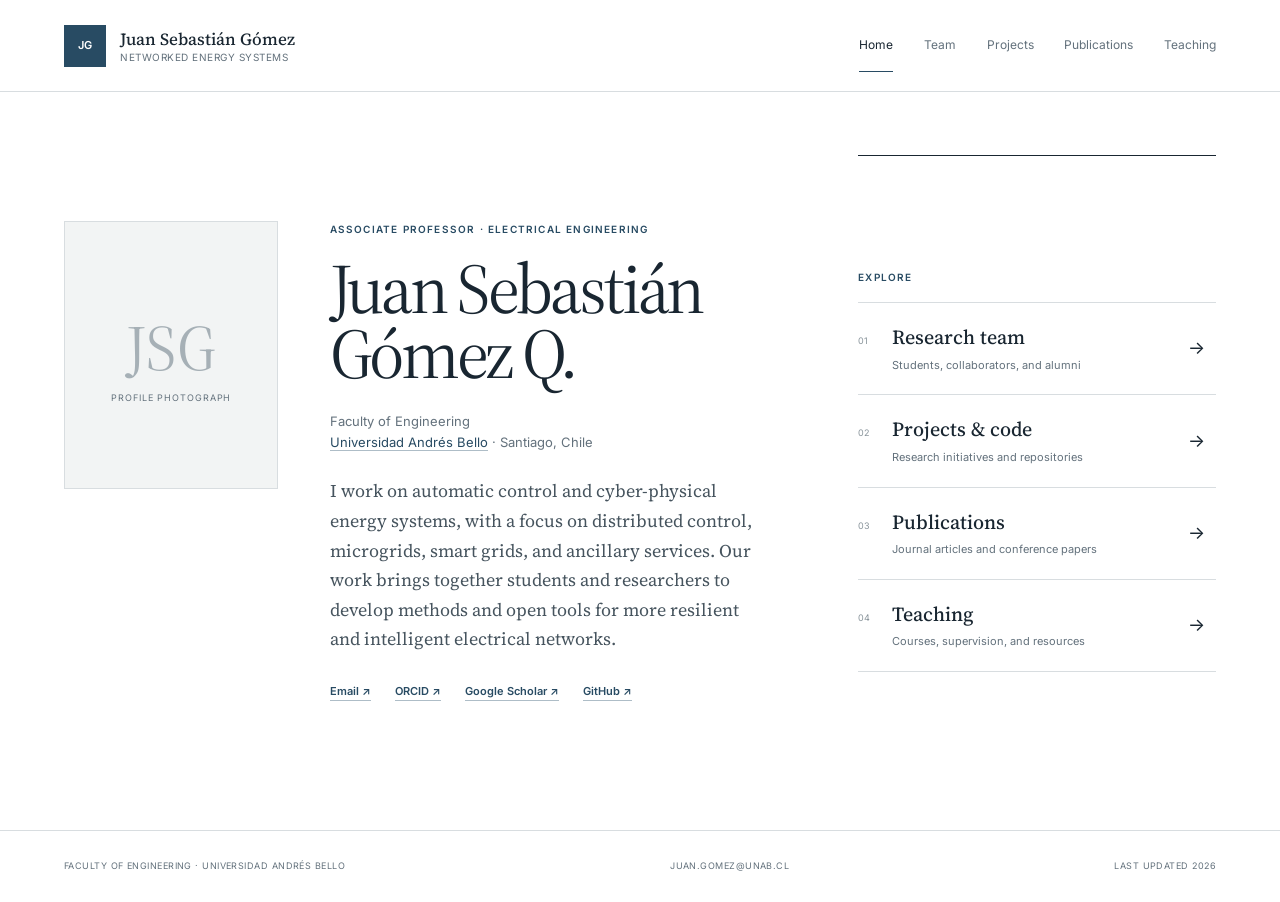
==== index.html @ b32db5b4 "Create compact academic homepage" ====
<!doctype html>
<html lang="en">
<head>
  <meta charset="UTF-8"><meta name="viewport" content="width=device-width, initial-scale=1.0">
  <meta name="description" content="Academic homepage of Juan Sebastián Gómez, Associate Professor working on control, microgrids, and intelligent energy systems.">
  <title>Juan Sebastián Gómez | Universidad Andrés Bello</title>
  <link rel="preconnect" href="https://fonts.googleapis.com"><link rel="preconnect" href="https://fonts.gstatic.com" crossorigin>
  <link href="https://fonts.googleapis.com/css2?family=Inter:wght@400;500;600&family=Source+Serif+4:opsz,wght@8..60,400;8..60,500&display=swap" rel="stylesheet">
  <link rel="stylesheet" href="styles.css">
</head>
<body>
  <a class="skip-link" href="#main">Skip to content</a>
  <header class="site-header">
    <a class="identity" href="index.html"><span class="identity-mark">JG</span><span class="identity-text"><strong>Juan Sebastián Gómez</strong><small>Networked Energy Systems</small></span></a>
    <button class="nav-toggle" type="button" aria-expanded="false" aria-controls="site-nav">Menu</button>
    <nav id="site-nav" aria-label="Main navigation">
      <a class="active" href="index.html">Home</a><a href="team.html">Team</a><a href="projects.html">Projects</a><a href="publications.html">Publications</a><a href="teaching.html">Teaching</a>
    </nav>
  </header>
  <main id="main" class="home">
    <section class="profile" aria-labelledby="profile-name">
      <div class="portrait" aria-label="Profile image placeholder"><span>JSG</span><small>Profile photograph</small></div>
      <div class="profile-copy">
        <p class="overline">Associate Professor · Electrical Engineering</p>
        <h1 id="profile-name">Juan Sebastián<br>Gómez Q.</h1>
        <p class="affiliation">Faculty of Engineering<br><a href="https://www.unab.cl/" target="_blank" rel="noreferrer">Universidad Andrés Bello</a> · Santiago, Chile</p>
        <p class="biography">I work on automatic control and cyber-physical energy systems, with a focus on distributed control, microgrids, smart grids, and ancillary services. Our work brings together students and researchers to develop methods and open tools for more resilient and intelligent electrical networks.</p>
        <div class="profile-links" aria-label="Academic profiles"><a href="mailto:juan.gomez@unab.cl">Email</a><a href="https://orcid.org/0000-0002-6507-1462" target="_blank" rel="noreferrer">ORCID</a><a href="https://scholar.google.com/" target="_blank" rel="noreferrer">Google Scholar</a><a href="https://github.com/" target="_blank" rel="noreferrer">GitHub</a></div>
      </div>
    </section>
    <aside class="directory" aria-labelledby="directory-title">
      <p class="overline" id="directory-title">Explore</p>
      <a class="directory-link" href="team.html"><span><small>01</small><strong>Research team</strong></span><p>Students, collaborators, and alumni</p><b aria-hidden="true">→</b></a>
      <a class="directory-link" href="projects.html"><span><small>02</small><strong>Projects & code</strong></span><p>Research initiatives and repositories</p><b aria-hidden="true">→</b></a>
      <a class="directory-link" href="publications.html"><span><small>03</small><strong>Publications</strong></span><p>Journal articles and conference papers</p><b aria-hidden="true">→</b></a>
      <a class="directory-link" href="teaching.html"><span><small>04</small><strong>Teaching</strong></span><p>Courses, supervision, and resources</p><b aria-hidden="true">→</b></a>
    </aside>
  </main>
  <footer><p>Faculty of Engineering · Universidad Andrés Bello</p><p>juan.gomez@unab.cl</p><p>Last updated <span id="updated-year"></span></p></footer>
  <script src="script.js"></script>
</body>
</html>
---- styles.css ----
:root{--ink:#192631;--blue:#284b63;--muted:#63717c;--line:#d8dde0;--soft:#f2f4f4;--paper:#fff;--serif:"Source Serif 4",Georgia,serif;--sans:"Inter",Arial,sans-serif}
*{box-sizing:border-box}body{margin:0;color:var(--ink);background:var(--paper);font:15px/1.6 var(--sans)}a{color:inherit;text-decoration:none}.skip-link{position:fixed;top:-5rem;left:1rem;z-index:100;padding:.7rem 1rem;background:var(--ink);color:white}.skip-link:focus{top:1rem}
.site-header{min-height:92px;padding:0 clamp(1.5rem,5vw,5rem);display:flex;align-items:center;justify-content:space-between;gap:3rem;border-bottom:1px solid var(--line)}.identity{display:flex;align-items:center;gap:.9rem}.identity-mark{width:42px;height:42px;display:grid;place-items:center;color:white;background:var(--blue);font-size:11px;font-weight:600}.identity-text{display:flex;flex-direction:column;line-height:1.35}.identity-text strong{font:500 17px var(--serif)}.identity-text small{color:var(--muted);font-size:10px;letter-spacing:.05em;text-transform:uppercase}nav{display:flex;gap:clamp(1.2rem,2.4vw,2.6rem);font-size:12px}nav a{padding:1rem 0;color:var(--muted);border-bottom:1px solid transparent}nav a:hover,nav a.active{color:var(--ink);border-color:var(--blue)}.nav-toggle{display:none;border:1px solid var(--line);background:white;padding:.5rem .8rem;font:inherit}
.home{width:min(1320px,calc(100% - clamp(3rem,10vw,10rem)));margin:auto;min-height:calc(100vh - 162px);padding:clamp(3rem,7vh,5.5rem) 0;display:grid;grid-template-columns:minmax(0,1.45fr) minmax(340px,.75fr);gap:clamp(4rem,8vw,9rem);align-items:center}.profile{display:grid;grid-template-columns:minmax(190px,31%) 1fr;gap:clamp(2rem,4vw,4rem);align-items:start}.portrait{aspect-ratio:4/5;background:var(--soft);border:1px solid var(--line);display:flex;flex-direction:column;align-items:center;justify-content:center;color:var(--muted)}.portrait span{color:#a6b0b6;font:clamp(2.5rem,5vw,4.5rem) var(--serif)}.portrait small{font-size:9px;letter-spacing:.1em;text-transform:uppercase}.overline{margin:0 0 1.2rem;color:var(--blue);font-size:10px;font-weight:600;letter-spacing:.12em;text-transform:uppercase}h1{margin:0;font:400 clamp(3.3rem,5.5vw,6rem)/.93 var(--serif);letter-spacing:-.045em}.affiliation{margin:1.5rem 0;color:var(--muted);font-size:13px}.affiliation a,.profile-links a{color:var(--blue);border-bottom:1px solid #aebdc7}.biography{max-width:660px;margin:0;color:#46545e;font:clamp(1.05rem,1.4vw,1.25rem)/1.65 var(--serif)}.profile-links{display:flex;flex-wrap:wrap;gap:.65rem 1.5rem;margin-top:1.8rem}.profile-links a{font-size:11px;font-weight:600}.profile-links a:after{content:" ↗"}
.directory{align-self:stretch;display:flex;flex-direction:column;justify-content:center;border-top:1px solid var(--ink)}.directory>.overline{margin:0;padding:1.1rem 0;border-bottom:1px solid var(--line)}.directory-link{display:grid;grid-template-columns:1fr 28px;gap:.35rem 1rem;padding:1.25rem 0;border-bottom:1px solid var(--line);transition:padding .2s,color .2s}.directory-link:hover{padding-left:.6rem;color:var(--blue)}.directory-link span{display:flex;align-items:baseline;gap:1rem}.directory-link small{width:18px;color:#89949b;font-size:9px}.directory-link strong{font:500 20px var(--serif)}.directory-link p{grid-column:1;margin:0 0 0 34px;color:var(--muted);font-size:11px}.directory-link b{grid-column:2;grid-row:1/3;align-self:center;font-size:18px;font-weight:400}
footer{min-height:70px;padding:1.2rem clamp(1.5rem,5vw,5rem);display:flex;justify-content:space-between;align-items:center;gap:2rem;border-top:1px solid var(--line);color:var(--muted);font-size:9px;letter-spacing:.05em;text-transform:uppercase}
@media(max-width:960px){.site-header{min-height:76px}.nav-toggle{display:block}nav{display:none;position:absolute;z-index:20;top:76px;left:0;right:0;padding:1rem 1.5rem;background:white;border-bottom:1px solid var(--line);flex-direction:column;gap:0}nav.open{display:flex}nav a{width:100%}.home{width:min(760px,calc(100% - 3rem));min-height:auto;grid-template-columns:1fr;gap:4rem;padding:4rem 0}.directory{min-height:390px}}
@media(max-width:600px){.identity-text small{display:none}.profile{grid-template-columns:1fr}.portrait{width:150px;aspect-ratio:1}.portrait small{display:none}h1{font-size:clamp(3.2rem,17vw,4.7rem)}footer{align-items:flex-start;flex-direction:column;gap:.25rem}footer p{margin:0}}
@media(prefers-reduced-motion:reduce){.directory-link{transition:none}}
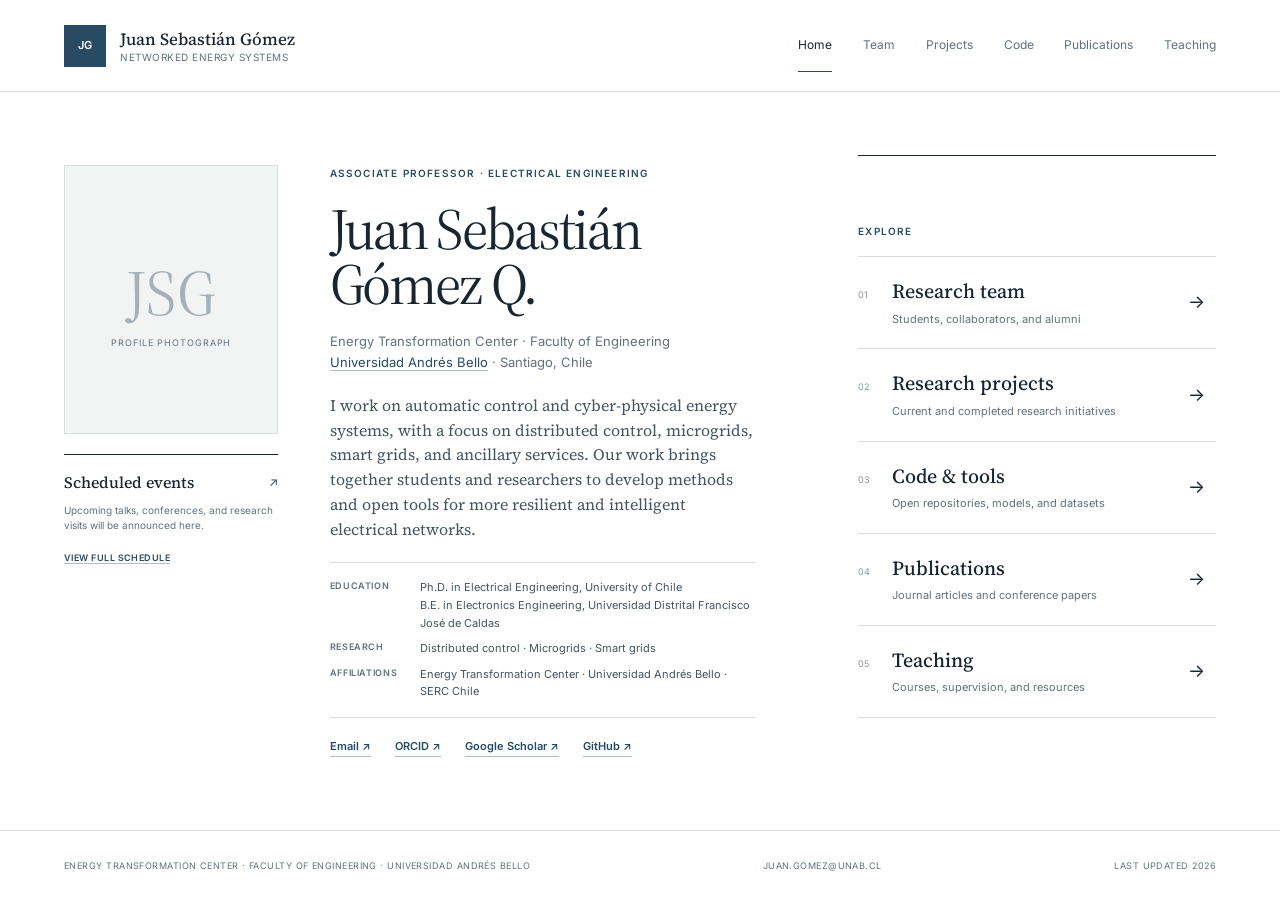
==== commit e8d28f14: "Build academic research website sections" ====
--- a/index.html
+++ b/index.html
@@ -14,29 +14,42 @@
     <a class="identity" href="index.html"><span class="identity-mark">JG</span><span class="identity-text"><strong>Juan Sebastián Gómez</strong><small>Networked Energy Systems</small></span></a>
     <button class="nav-toggle" type="button" aria-expanded="false" aria-controls="site-nav">Menu</button>
     <nav id="site-nav" aria-label="Main navigation">
-      <a class="active" href="index.html">Home</a><a href="team.html">Team</a><a href="projects.html">Projects</a><a href="publications.html">Publications</a><a href="teaching.html">Teaching</a>
+      <a class="active" href="index.html">Home</a><a href="team.html">Team</a><a href="projects.html">Projects</a><a href="code.html">Code</a><a href="publications.html">Publications</a><a href="teaching.html">Teaching</a>
     </nav>
   </header>
   <main id="main" class="home">
     <section class="profile" aria-labelledby="profile-name">
-      <div class="portrait" aria-label="Profile image placeholder"><span>JSG</span><small>Profile photograph</small></div>
+      <div class="profile-sidebar">
+        <div class="portrait" aria-label="Profile image placeholder"><span>JSG</span><small>Profile photograph</small></div>
+        <section class="scheduled-events" aria-labelledby="events-title">
+          <div class="events-heading"><h2 id="events-title">Scheduled events</h2><span aria-hidden="true">↗</span></div>
+          <p class="events-empty">Upcoming talks, conferences, and research visits will be announced here.</p>
+          <a href="events.html">View full schedule</a>
+        </section>
+      </div>
       <div class="profile-copy">
         <p class="overline">Associate Professor · Electrical Engineering</p>
         <h1 id="profile-name">Juan Sebastián<br>Gómez Q.</h1>
-        <p class="affiliation">Faculty of Engineering<br><a href="https://www.unab.cl/" target="_blank" rel="noreferrer">Universidad Andrés Bello</a> · Santiago, Chile</p>
+        <p class="affiliation">Energy Transformation Center · Faculty of Engineering<br><a href="https://www.unab.cl/" target="_blank" rel="noreferrer">Universidad Andrés Bello</a> · Santiago, Chile</p>
         <p class="biography">I work on automatic control and cyber-physical energy systems, with a focus on distributed control, microgrids, smart grids, and ancillary services. Our work brings together students and researchers to develop methods and open tools for more resilient and intelligent electrical networks.</p>
+        <dl class="profile-facts">
+          <div><dt>Education</dt><dd>Ph.D. in Electrical Engineering, University of Chile<br>B.E. in Electronics Engineering, Universidad Distrital Francisco José de Caldas</dd></div>
+          <div><dt>Research</dt><dd>Distributed control · Microgrids · Smart grids</dd></div>
+          <div><dt>Affiliations</dt><dd>Energy Transformation Center · Universidad Andrés Bello · SERC Chile</dd></div>
+        </dl>
         <div class="profile-links" aria-label="Academic profiles"><a href="mailto:juan.gomez@unab.cl">Email</a><a href="https://orcid.org/0000-0002-6507-1462" target="_blank" rel="noreferrer">ORCID</a><a href="https://scholar.google.com/" target="_blank" rel="noreferrer">Google Scholar</a><a href="https://github.com/" target="_blank" rel="noreferrer">GitHub</a></div>
       </div>
     </section>
     <aside class="directory" aria-labelledby="directory-title">
       <p class="overline" id="directory-title">Explore</p>
       <a class="directory-link" href="team.html"><span><small>01</small><strong>Research team</strong></span><p>Students, collaborators, and alumni</p><b aria-hidden="true">→</b></a>
-      <a class="directory-link" href="projects.html"><span><small>02</small><strong>Projects & code</strong></span><p>Research initiatives and repositories</p><b aria-hidden="true">→</b></a>
-      <a class="directory-link" href="publications.html"><span><small>03</small><strong>Publications</strong></span><p>Journal articles and conference papers</p><b aria-hidden="true">→</b></a>
-      <a class="directory-link" href="teaching.html"><span><small>04</small><strong>Teaching</strong></span><p>Courses, supervision, and resources</p><b aria-hidden="true">→</b></a>
+      <a class="directory-link" href="projects.html"><span><small>02</small><strong>Research projects</strong></span><p>Current and completed research initiatives</p><b aria-hidden="true">→</b></a>
+      <a class="directory-link" href="code.html"><span><small>03</small><strong>Code & tools</strong></span><p>Open repositories, models, and datasets</p><b aria-hidden="true">→</b></a>
+      <a class="directory-link" href="publications.html"><span><small>04</small><strong>Publications</strong></span><p>Journal articles and conference papers</p><b aria-hidden="true">→</b></a>
+      <a class="directory-link" href="teaching.html"><span><small>05</small><strong>Teaching</strong></span><p>Courses, supervision, and resources</p><b aria-hidden="true">→</b></a>
     </aside>
   </main>
-  <footer><p>Faculty of Engineering · Universidad Andrés Bello</p><p>juan.gomez@unab.cl</p><p>Last updated <span id="updated-year"></span></p></footer>
+  <footer><p>Energy Transformation Center · Faculty of Engineering · Universidad Andrés Bello</p><p>juan.gomez@unab.cl</p><p>Last updated <span id="updated-year"></span></p></footer>
   <script src="script.js"></script>
 </body>
 </html>
--- a/styles.css
+++ b/styles.css
@@ -7,3 +7,34 @@
 @media(max-width:960px){.site-header{min-height:76px}.nav-toggle{display:block}nav{display:none;position:absolute;z-index:20;top:76px;left:0;right:0;padding:1rem 1.5rem;background:white;border-bottom:1px solid var(--line);flex-direction:column;gap:0}nav.open{display:flex}nav a{width:100%}.home{width:min(760px,calc(100% - 3rem));min-height:auto;grid-template-columns:1fr;gap:4rem;padding:4rem 0}.directory{min-height:390px}}
 @media(max-width:600px){.identity-text small{display:none}.profile{grid-template-columns:1fr}.portrait{width:150px;aspect-ratio:1}.portrait small{display:none}h1{font-size:clamp(3.2rem,17vw,4.7rem)}footer{align-items:flex-start;flex-direction:column;gap:.25rem}footer p{margin:0}}
 @media(prefers-reduced-motion:reduce){.directory-link{transition:none}}
+
+/* Extended profile */
+h1{font-size:clamp(2.9rem,4.5vw,4.8rem);line-height:.96;letter-spacing:-.04em}
+.affiliation{margin:1.25rem 0}.biography{font-size:clamp(1rem,1.2vw,1.15rem);line-height:1.55}
+.profile-facts{margin:1.3rem 0 0;padding:1rem 0;border-top:1px solid var(--line);border-bottom:1px solid var(--line);display:grid;gap:.5rem}
+.profile-facts div{display:grid;grid-template-columns:78px 1fr;gap:.75rem}.profile-facts dt{color:var(--muted);font-size:9px;font-weight:600;letter-spacing:.07em;text-transform:uppercase}.profile-facts dd{margin:0;color:#46545e;font-size:11px}.profile-links{margin-top:1.25rem}
+.profile-sidebar{display:grid;gap:1.25rem}.scheduled-events{padding-top:1rem;border-top:1px solid var(--ink)}.events-heading{display:flex;align-items:center;justify-content:space-between;gap:1rem}.events-heading h2{margin:0;font:500 16px var(--serif)}.events-heading span{color:var(--blue);font-size:12px}.events-empty{margin:.65rem 0;color:var(--muted);font-size:10px;line-height:1.55}.scheduled-events>a{color:var(--blue);font-size:9px;font-weight:600;text-transform:uppercase;letter-spacing:.05em;border-bottom:1px solid #aebdc7}
+@media(max-width:600px){h1{font-size:clamp(2.8rem,14vw,4rem)}.profile-facts div{grid-template-columns:1fr;gap:.1rem}}
+
+/* Research team page */
+.team-page{width:min(1240px,calc(100% - clamp(3rem,10vw,10rem)));margin:auto;padding:clamp(4rem,8vw,7rem) 0}.page-intro{display:grid;grid-template-columns:1fr .65fr;gap:clamp(3rem,9vw,9rem);align-items:end;padding-bottom:clamp(4rem,7vw,6rem);border-bottom:1px solid var(--ink)}.page-intro .overline{grid-column:1/-1;margin-bottom:-2rem}.page-intro h1{font-size:clamp(3.5rem,6vw,6.5rem)}.page-intro>p:last-child{margin:0;color:var(--muted);font:clamp(1rem,1.3vw,1.2rem)/1.7 var(--serif)}.team-section{padding:clamp(4rem,7vw,6rem) 0;border-bottom:1px solid var(--line)}.section-title{display:grid;grid-template-columns:1fr auto;align-items:end;margin-bottom:2.5rem}.section-title .overline{grid-column:1/-1}.section-title h2{margin:0;font:400 clamp(2.4rem,4vw,4rem) var(--serif);letter-spacing:-.035em}.section-title>span{color:var(--muted);font-size:10px;text-transform:uppercase;letter-spacing:.06em}.member-grid{display:grid;grid-template-columns:repeat(4,1fr);gap:clamp(1rem,2vw,2rem)}.member-card{min-width:0}.member-photo{aspect-ratio:4/5;display:flex;align-items:center;justify-content:center;background:var(--soft);border:1px solid var(--line);color:#a6b0b6;font:400 2rem var(--serif)}.member-info{padding:1.1rem 0}.member-info p{margin:0 0 .35rem;color:var(--blue);font-size:9px;font-weight:600;text-transform:uppercase;letter-spacing:.07em}.member-info h3{margin:0;font:500 21px var(--serif)}.member-info>span{display:block;min-height:3.2em;margin:.5rem 0;color:var(--muted);font-size:11px}.member-info a{color:var(--blue);font-size:10px;font-weight:600;border-bottom:1px solid #aebdc7}.collaborator-list{display:grid;grid-template-columns:repeat(2,1fr);gap:1px;background:var(--line);border:1px solid var(--line)}.collaborator-list article{display:grid;grid-template-columns:52px 1fr 20px;align-items:center;gap:1rem;padding:1.4rem;background:white}.avatar{width:46px;height:46px;display:grid;place-items:center;background:var(--soft);color:var(--muted);font-size:10px}.collaborator-list h3{margin:0;font:500 18px var(--serif)}.collaborator-list p{margin:.2rem 0 0;color:var(--muted);font-size:10px}.alumni-list{border-top:1px solid var(--line)}.alumni-list article{display:grid;grid-template-columns:70px 1fr 1.2fr 1.2fr 20px;gap:1.5rem;align-items:center;padding:1rem 0;border-bottom:1px solid var(--line)}.alumni-list span{color:var(--muted);font-size:10px}.alumni-list h3{margin:0;font:500 17px var(--serif)}.alumni-list p{margin:0;color:var(--muted);font-size:10px}.gallery-callout{margin-top:clamp(4rem,8vw,7rem);padding:clamp(2rem,5vw,4rem);display:flex;align-items:flex-end;justify-content:space-between;gap:2rem;background:var(--blue);color:white}.gallery-callout .overline{color:#c8d7e0}.gallery-callout h2{margin:.5rem 0 2rem;font:400 clamp(2.5rem,5vw,5rem)/1 var(--serif);letter-spacing:-.035em}.gallery-callout span{font-size:10px;text-transform:uppercase;letter-spacing:.08em;border-bottom:1px solid #aebdc7;padding-bottom:.25rem}.gallery-callout strong{font-size:clamp(2rem,5vw,5rem);font-weight:400}
+.section-nav{position:sticky;top:0;z-index:10;display:flex;align-items:center;gap:clamp(1rem,3vw,2.5rem);padding:1rem 0;background:rgba(255,255,255,.96);border-bottom:1px solid var(--line);backdrop-filter:blur(10px)}.section-nav span{margin-right:auto;color:var(--muted);font-size:9px;font-weight:600;letter-spacing:.08em;text-transform:uppercase}.section-nav a{padding:.25rem 0;color:var(--muted);font-size:10px;border-bottom:1px solid transparent}.section-nav a:hover,.section-nav a:focus{color:var(--blue);border-color:var(--blue)}.team-section,.gallery-callout{scroll-margin-top:65px}
+@media(max-width:900px){.page-intro{grid-template-columns:1fr}.page-intro .overline{margin-bottom:0}.member-grid{grid-template-columns:repeat(2,1fr)}.alumni-list article{grid-template-columns:55px 1fr 20px}.alumni-list p{grid-column:2}.collaborator-list{grid-template-columns:1fr}}
+@media(max-width:520px){.team-page{width:calc(100% - 3rem)}.member-grid{grid-template-columns:1fr 1fr;gap:1.5rem 1rem}.member-info h3{font-size:17px}.section-title{display:block}.section-title>span{display:block;margin-top:.5rem}.gallery-callout{align-items:flex-start}}
+@media(max-width:700px){.section-nav{margin-left:-1.5rem;margin-right:-1.5rem;padding-left:1.5rem;padding-right:1.5rem;overflow-x:auto;white-space:nowrap}.section-nav span{display:none}.section-nav a{flex:0 0 auto}}
+
+/* Projects, publications, and student profile */
+.projects-page,.publications-page,.student-page{width:min(1120px,calc(100% - clamp(3rem,10vw,10rem)));margin:auto;padding:clamp(4rem,8vw,7rem) 0}.listing-intro{display:grid;grid-template-columns:1fr .7fr;gap:4rem;align-items:end;padding-bottom:4rem;border-bottom:1px solid var(--ink)}.listing-intro .overline{grid-column:1/-1;margin-bottom:-2rem}.listing-intro h1{font-size:clamp(4rem,7vw,7rem)}.listing-intro>p:last-child{margin:0;color:var(--muted);font:1.15rem/1.7 var(--serif)}.listing-intro a{color:var(--blue);border-bottom:1px solid #aebdc7}.project-index,.publication-index{position:sticky;top:0;z-index:8;display:flex;gap:2rem;padding:1rem 0;background:rgba(255,255,255,.96);border-bottom:1px solid var(--line);backdrop-filter:blur(10px)}.project-index span,.publication-index span{margin-right:auto;color:var(--muted);font-size:9px;text-transform:uppercase;letter-spacing:.08em}.project-index a,.publication-index a{font-size:10px;color:var(--blue)}.project-detail{padding:5rem 0;border-bottom:1px solid var(--ink);scroll-margin-top:55px}.project-detail>header{display:grid;grid-template-columns:1fr auto;gap:2rem}.project-meta{margin:0 0 .75rem;color:var(--blue);font-size:9px;text-transform:uppercase;letter-spacing:.08em}.project-detail h2{max-width:800px;margin:0;font:400 clamp(2.3rem,4vw,4rem)/1.05 var(--serif);letter-spacing:-.035em}.project-number{font:400 3rem var(--serif);color:#aab3b9}.project-columns{display:grid;grid-template-columns:1.2fr .8fr;gap:clamp(3rem,8vw,8rem);margin:3rem 0}.project-detail h3{margin:0 0 1rem;font-size:10px;text-transform:uppercase;letter-spacing:.08em}.project-columns p{margin:0;color:#46545e;font:1.05rem/1.7 var(--serif)}.people-list{list-style:none;margin:0;padding:0;border-top:1px solid var(--line)}.people-list li{display:flex;justify-content:space-between;gap:1rem;padding:.7rem 0;border-bottom:1px solid var(--line);font-size:11px}.people-list small{color:var(--muted)}.people-list a{color:var(--blue)}.project-output{margin-top:3rem}.project-output>a{display:grid;grid-template-columns:65px 1fr;gap:.2rem 1.5rem;padding:1.2rem 0;border-top:1px solid var(--line)}.project-output>a:last-child{border-bottom:1px solid var(--line)}.project-output>a>span{grid-row:1/3;color:var(--blue);font-size:9px;text-transform:uppercase}.project-output strong{font:500 17px var(--serif)}.project-output small{color:var(--muted);font-size:10px}.project-memories{margin-top:3rem}.project-memories>div{display:grid;grid-template-columns:90px 1fr 1fr;gap:1rem;padding:1rem;background:var(--soft);border:1px solid var(--line)}.project-memories span{color:var(--blue);font-size:9px;text-transform:uppercase}.project-memories strong{font:500 15px var(--serif)}.project-memories small{color:var(--muted)}.project-memories a{color:var(--blue)}
+.project-group{padding-top:4rem;scroll-margin-top:55px}.project-group-title{padding-bottom:2rem;border-bottom:1px solid var(--line)}.project-group-title .overline{margin-bottom:.65rem}.project-group-title>h2{margin:0;font:400 clamp(2.5rem,4vw,4rem) var(--serif);letter-spacing:-.035em}.project-group-title>p:last-child:not(.overline){max-width:560px;margin:1rem 0 0;color:var(--muted);font-size:11px}.former-projects{margin-top:2rem}.former-projects .project-detail:last-child{border-bottom:0}
+.publication-year{display:grid;grid-template-columns:150px 1fr;gap:3rem;padding:4rem 0;border-bottom:1px solid var(--line);scroll-margin-top:55px}.publication-year>h2{margin:0;font:400 2.5rem var(--serif);transform:translateX(-2rem)}.bibliography{border-top:1px solid var(--line)}.bibliography>a{display:grid;grid-template-columns:45px 1fr 20px;gap:1rem;padding:1.25rem 0;border-bottom:1px solid var(--line)}.bibliography>a>span{color:var(--muted);font-size:9px}.bibliography h3{margin:0;font:500 17px/1.35 var(--serif)}.bibliography p{margin:.4rem 0 0;color:var(--muted);font-size:10px}.bibliography em{display:block;margin:.25rem 0;color:#46545e;font-size:9px;font-style:normal;font-weight:600}.bibliography small{display:block;color:var(--blue);font-size:9px}.bibliography b{font-weight:400}
+.conference-heading{padding:5rem 0 2rem;border-bottom:1px solid var(--ink);scroll-margin-top:55px}.conference-heading .overline{margin-bottom:.5rem}.conference-heading h2{margin:0;color:var(--blue);font:400 clamp(3rem,5vw,5rem) var(--serif);letter-spacing:-.04em}.conference-year{padding-top:3rem}.bibliography .citation{display:grid;grid-template-columns:45px 1fr 20px;gap:1rem;padding:1.25rem 0;border-bottom:1px solid var(--line)}.bibliography .citation>span{color:var(--muted);font-size:9px}.bibliography .citation h3{margin:0;font:500 17px/1.35 var(--serif)}.bibliography .citation p{margin:.4rem 0 0;color:var(--muted);font-size:10px}.bibliography .citation small{color:var(--blue);font-size:9px}.citation.pending{background:var(--soft);padding-left:1rem;padding-right:1rem}
+.back-link{display:inline-block;margin-bottom:3rem;color:var(--blue);font-size:10px}.student-hero{display:grid;grid-template-columns:260px 1fr;gap:clamp(3rem,7vw,7rem);align-items:center;padding-bottom:4rem;border-bottom:1px solid var(--ink)}.student-photo{aspect-ratio:4/5;display:grid;place-items:center;background:var(--soft);border:1px solid var(--line);color:#a6b0b6;font:2rem var(--serif)}.student-hero h1{font-size:clamp(3.5rem,6vw,6rem)}.student-lead{max-width:650px;color:#46545e;font:1.2rem/1.6 var(--serif)}.student-contact{display:flex;flex-wrap:wrap;gap:1.5rem}.student-contact a{color:var(--blue);font-size:10px;border-bottom:1px solid #aebdc7}.student-content{display:grid;grid-template-columns:1fr 1fr;gap:clamp(3rem,8vw,8rem);padding:4rem 0}.student-content h2{margin:.5rem 0 1rem;font:400 2.5rem var(--serif)}.student-content>section>p:not(.overline){color:var(--muted);font:1rem/1.7 var(--serif)}.student-facts{margin-top:2rem;border-top:1px solid var(--line)}.student-facts div{display:grid;grid-template-columns:110px 1fr;gap:1rem;padding:.8rem 0;border-bottom:1px solid var(--line)}.student-facts dt{color:var(--muted);font-size:9px;text-transform:uppercase}.student-facts dd{margin:0;font-size:11px}.student-project{display:block;padding:1.2rem;background:var(--soft);border:1px solid var(--line)}.student-project strong{display:block;font:500 17px var(--serif)}.student-project span{display:block;margin-top:.7rem;color:var(--blue);font-size:9px;text-transform:uppercase}.student-content .subheading{margin-top:3rem}.empty-record{padding:1rem;border-top:1px solid var(--line);border-bottom:1px solid var(--line);font-family:var(--sans)!important;font-size:10px!important}
+@media(max-width:760px){.listing-intro,.student-hero,.student-content,.project-columns{grid-template-columns:1fr}.listing-intro .overline{margin-bottom:0}.project-index,.publication-index{margin-left:-1.5rem;margin-right:-1.5rem;padding-left:1.5rem;padding-right:1.5rem;overflow-x:auto;white-space:nowrap}.project-index span,.publication-index span{display:none}.project-memories>div{grid-template-columns:1fr}.publication-year{grid-template-columns:1fr;gap:1rem}.publication-year>h2{transform:none}.student-photo{width:180px}.student-facts div{grid-template-columns:90px 1fr}}
+
+/* Teaching */
+.teaching-page{width:min(1120px,calc(100% - clamp(3rem,10vw,10rem)));margin:auto;padding:clamp(4rem,8vw,7rem) 0}.teaching-index{position:sticky;top:0;z-index:8;display:flex;gap:2rem;padding:1rem 0;background:rgba(255,255,255,.96);border-bottom:1px solid var(--line);backdrop-filter:blur(10px)}.teaching-index span{margin-right:auto;color:var(--muted);font-size:9px;text-transform:uppercase;letter-spacing:.08em}.teaching-index a{color:var(--blue);font-size:10px}.course-group{padding-top:4rem;scroll-margin-top:55px}.course-group-title{padding-bottom:2rem;border-bottom:1px solid var(--ink)}.course-group-title .overline{margin-bottom:.5rem}.course-group-title h2{margin:0;font:400 clamp(2.5rem,4vw,4rem) var(--serif);letter-spacing:-.035em}.course-card{display:grid;grid-template-columns:100px minmax(0,1fr) 190px;gap:clamp(2rem,5vw,5rem);padding:2.5rem 0;border-bottom:1px solid var(--line)}.course-code>span{display:block;color:#aab3b9;font:400 2.5rem var(--serif)}.course-code>small{display:block;margin-top:.5rem;color:var(--muted);font-size:8px;text-transform:uppercase;letter-spacing:.06em}.course-main>p:first-child{margin:0 0 .5rem;color:var(--blue);font-size:9px;text-transform:uppercase;letter-spacing:.07em}.course-main h2{margin:0;font:500 clamp(1.8rem,3vw,2.8rem) var(--serif)}.course-main>p:not(:first-child){max-width:650px;margin:1rem 0;color:#46545e;font:1rem/1.65 var(--serif)}.course-topics{display:flex;flex-wrap:wrap;gap:.4rem}.course-topics span{padding:.3rem .55rem;background:var(--soft);border:1px solid var(--line);color:var(--muted);font-size:8px;text-transform:uppercase;letter-spacing:.04em}.course-card aside{border-left:1px solid var(--line);padding-left:1.5rem}.course-card aside h3{margin:0 0 .7rem;font-size:9px;text-transform:uppercase;letter-spacing:.08em}.course-card aside a{display:flex;justify-content:space-between;gap:.5rem;padding:.55rem 0;border-bottom:1px solid var(--line);color:var(--blue);font-size:9px}.course-card aside a span{color:var(--muted);font-size:8px}.course-card aside p{color:var(--muted);font-size:10px}
+@media(max-width:760px){.teaching-index{margin-left:-1.5rem;margin-right:-1.5rem;padding-left:1.5rem;padding-right:1.5rem;overflow-x:auto;white-space:nowrap}.teaching-index>span{display:none}.course-card{grid-template-columns:55px 1fr}.course-card aside{grid-column:2;border-left:0;padding-left:0}.course-code>span{font-size:2rem}}
+
+/* Code repositories */
+.code-page{width:min(1120px,calc(100% - clamp(3rem,10vw,10rem)));margin:auto;padding:clamp(4rem,8vw,7rem) 0}.code-index{position:sticky;top:0;z-index:8;display:flex;gap:2rem;padding:1rem 0;background:rgba(255,255,255,.96);border-bottom:1px solid var(--line);backdrop-filter:blur(10px)}.code-index>span{margin-right:auto;color:var(--muted);font-size:9px;text-transform:uppercase;letter-spacing:.08em}.code-index a{color:var(--blue);font-size:10px}.repository-group{padding:4rem 0;border-bottom:1px solid var(--line);scroll-margin-top:55px}.repository-group>header{display:grid;grid-template-columns:1fr .7fr;gap:2rem;align-items:end;margin-bottom:2rem}.repository-group>header .overline{grid-column:1/-1;margin-bottom:-1rem}.repository-group>header h2{margin:0;font:400 clamp(2.5rem,4vw,4rem) var(--serif);letter-spacing:-.035em}.repository-group>header>p:last-child{margin:0;color:var(--muted);font-size:11px}.repository-list{display:grid;grid-template-columns:repeat(2,1fr);gap:1rem}.repository-card{min-height:310px;padding:1.7rem;border:1px solid var(--line);display:flex;flex-direction:column}.repository-card.featured{grid-column:1/-1;min-height:0}.repo-top{display:flex;align-items:center;justify-content:space-between;gap:1rem;color:var(--muted);font-size:8px;text-transform:uppercase;letter-spacing:.05em}.visibility{padding:.25rem .5rem;border-radius:2px;font-weight:600}.visibility.public{color:#315b49;background:#e5f0e9}.visibility.private{color:#775c24;background:#f4ecd7}.verified{color:#557064}.repository-card h3{margin:2rem 0 .7rem;font:500 clamp(1.6rem,3vw,2.5rem) var(--serif)}.repository-card>p{max-width:760px;margin:0;color:var(--muted);font-size:11px;line-height:1.7}.repo-meta{display:flex;gap:1.5rem;margin-top:auto;padding-top:2rem;color:var(--muted);font-size:9px}.disabled-link{display:inline-block;margin-top:1rem;color:#8b949a;font-size:10px}.repo-details{display:grid;grid-template-columns:repeat(4,1fr);gap:1px;margin:2rem 0;background:var(--line);border:1px solid var(--line)}.repo-details div{padding:1rem;background:white}.repo-details dt{color:var(--muted);font-size:8px;text-transform:uppercase;letter-spacing:.06em}.repo-details dd{margin:.3rem 0 0;font-size:10px}.repo-details a{color:var(--blue)}.secure-repo-link{display:flex;align-items:center;justify-content:space-between;gap:1rem;padding:1rem 1.2rem;background:var(--blue);color:white;font-size:10px}.secure-repo-link strong{font-weight:500}.access-note{margin-top:1rem!important;font-size:9px!important}.repository-card.placeholder{background:var(--soft)}
+@media(max-width:760px){.code-index{margin-left:-1.5rem;margin-right:-1.5rem;padding-left:1.5rem;padding-right:1.5rem;overflow-x:auto;white-space:nowrap}.code-index>span{display:none}.repository-group>header,.repository-list{grid-template-columns:1fr}.repository-group>header .overline{margin-bottom:0}.repository-card.featured{grid-column:auto}.repo-details{grid-template-columns:1fr 1fr}.secure-repo-link{align-items:flex-start;flex-direction:column}}
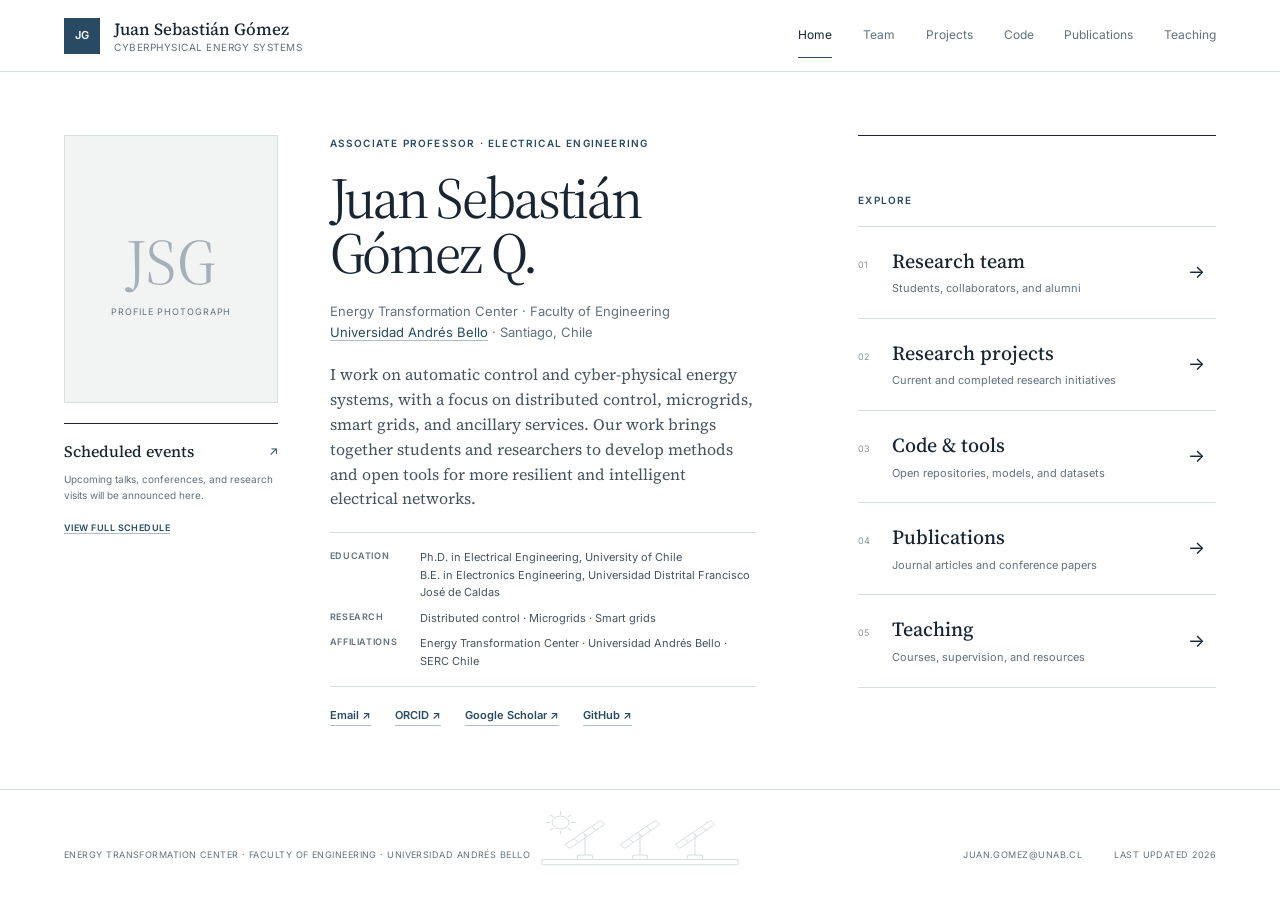
==== commit 06494994: "Add interactive solar footer and unify page chrome" ====
--- a/index.html
+++ b/index.html
@@ -6,12 +6,12 @@
   <title>Juan Sebastián Gómez | Universidad Andrés Bello</title>
   <link rel="preconnect" href="https://fonts.googleapis.com"><link rel="preconnect" href="https://fonts.gstatic.com" crossorigin>
   <link href="https://fonts.googleapis.com/css2?family=Inter:wght@400;500;600&family=Source+Serif+4:opsz,wght@8..60,400;8..60,500&display=swap" rel="stylesheet">
-  <link rel="stylesheet" href="styles.css">
+  <link rel="stylesheet" href="styles.css?v=panel-tracking-8">
 </head>
-<body>
+<body class="home-page">
   <a class="skip-link" href="#main">Skip to content</a>
   <header class="site-header">
-    <a class="identity" href="index.html"><span class="identity-mark">JG</span><span class="identity-text"><strong>Juan Sebastián Gómez</strong><small>Networked Energy Systems</small></span></a>
+    <a class="identity" href="index.html"><span class="identity-mark">JG</span><span class="identity-text"><strong>Juan Sebastián Gómez</strong><small>Cyberphysical Energy Systems</small></span></a>
     <button class="nav-toggle" type="button" aria-expanded="false" aria-controls="site-nav">Menu</button>
     <nav id="site-nav" aria-label="Main navigation">
       <a class="active" href="index.html">Home</a><a href="team.html">Team</a><a href="projects.html">Projects</a><a href="code.html">Code</a><a href="publications.html">Publications</a><a href="teaching.html">Teaching</a>
@@ -49,7 +49,39 @@
       <a class="directory-link" href="teaching.html"><span><small>05</small><strong>Teaching</strong></span><p>Courses, supervision, and resources</p><b aria-hidden="true">→</b></a>
     </aside>
   </main>
-  <footer><p>Energy Transformation Center · Faculty of Engineering · Universidad Andrés Bello</p><p>juan.gomez@unab.cl</p><p>Last updated <span id="updated-year"></span></p></footer>
-  <script src="script.js"></script>
+  <footer class="home-footer" id="home-footer">
+    <div class="solar-panels" aria-hidden="true">
+      <svg viewBox="0 0 520 180" preserveAspectRatio="none">
+        <g class="solar-symbol">
+          <circle cx="72" cy="42" r="20"/>
+          <path d="M72 8V16M72 68V76M38 42H46M98 42H106M48 18 54 24M90 60 96 66M96 18 90 24M54 60 48 66"/>
+        </g>
+        <g class="panel-unit panel-one">
+          <g class="panel-face">
+            <rect x="74" y="71" width="112" height="16" rx="3"/>
+            <path d="M102 71V87M130 71V87M158 71V87"/>
+          </g>
+          <path d="M130 79V143M112 157V149Q112 143 118 143H142Q148 143 148 149V157"/>
+        </g>
+        <g class="panel-unit panel-two">
+          <g class="panel-face">
+            <rect x="204" y="71" width="112" height="16" rx="3"/>
+            <path d="M232 71V87M260 71V87M288 71V87"/>
+          </g>
+          <path d="M260 79V143M242 157V149Q242 143 248 143H272Q278 143 278 149V157"/>
+        </g>
+        <g class="panel-unit panel-three">
+          <g class="panel-face">
+            <rect x="334" y="71" width="112" height="16" rx="3"/>
+            <path d="M362 71V87M390 71V87M418 71V87"/>
+          </g>
+          <path d="M390 79V143M372 157V149Q372 143 378 143H402Q408 143 408 149V157"/>
+        </g>
+        <rect class="panel-ground" x="28" y="157" width="464" height="16" rx="3"/>
+      </svg>
+    </div>
+    <p>Energy Transformation Center · Faculty of Engineering · Universidad Andrés Bello</p><p>juan.gomez@unab.cl</p><p>Last updated <span id="updated-year"></span></p>
+  </footer>
+  <script src="script.js?v=panel-tracking-7"></script>
 </body>
 </html>
--- a/styles.css
+++ b/styles.css
@@ -1,10 +1,10 @@
 :root{--ink:#192631;--blue:#284b63;--muted:#63717c;--line:#d8dde0;--soft:#f2f4f4;--paper:#fff;--serif:"Source Serif 4",Georgia,serif;--sans:"Inter",Arial,sans-serif}
 *{box-sizing:border-box}body{margin:0;color:var(--ink);background:var(--paper);font:15px/1.6 var(--sans)}a{color:inherit;text-decoration:none}.skip-link{position:fixed;top:-5rem;left:1rem;z-index:100;padding:.7rem 1rem;background:var(--ink);color:white}.skip-link:focus{top:1rem}
-.site-header{min-height:92px;padding:0 clamp(1.5rem,5vw,5rem);display:flex;align-items:center;justify-content:space-between;gap:3rem;border-bottom:1px solid var(--line)}.identity{display:flex;align-items:center;gap:.9rem}.identity-mark{width:42px;height:42px;display:grid;place-items:center;color:white;background:var(--blue);font-size:11px;font-weight:600}.identity-text{display:flex;flex-direction:column;line-height:1.35}.identity-text strong{font:500 17px var(--serif)}.identity-text small{color:var(--muted);font-size:10px;letter-spacing:.05em;text-transform:uppercase}nav{display:flex;gap:clamp(1.2rem,2.4vw,2.6rem);font-size:12px}nav a{padding:1rem 0;color:var(--muted);border-bottom:1px solid transparent}nav a:hover,nav a.active{color:var(--ink);border-color:var(--blue)}.nav-toggle{display:none;border:1px solid var(--line);background:white;padding:.5rem .8rem;font:inherit}
-.home{width:min(1320px,calc(100% - clamp(3rem,10vw,10rem)));margin:auto;min-height:calc(100vh - 162px);padding:clamp(3rem,7vh,5.5rem) 0;display:grid;grid-template-columns:minmax(0,1.45fr) minmax(340px,.75fr);gap:clamp(4rem,8vw,9rem);align-items:center}.profile{display:grid;grid-template-columns:minmax(190px,31%) 1fr;gap:clamp(2rem,4vw,4rem);align-items:start}.portrait{aspect-ratio:4/5;background:var(--soft);border:1px solid var(--line);display:flex;flex-direction:column;align-items:center;justify-content:center;color:var(--muted)}.portrait span{color:#a6b0b6;font:clamp(2.5rem,5vw,4.5rem) var(--serif)}.portrait small{font-size:9px;letter-spacing:.1em;text-transform:uppercase}.overline{margin:0 0 1.2rem;color:var(--blue);font-size:10px;font-weight:600;letter-spacing:.12em;text-transform:uppercase}h1{margin:0;font:400 clamp(3.3rem,5.5vw,6rem)/.93 var(--serif);letter-spacing:-.045em}.affiliation{margin:1.5rem 0;color:var(--muted);font-size:13px}.affiliation a,.profile-links a{color:var(--blue);border-bottom:1px solid #aebdc7}.biography{max-width:660px;margin:0;color:#46545e;font:clamp(1.05rem,1.4vw,1.25rem)/1.65 var(--serif)}.profile-links{display:flex;flex-wrap:wrap;gap:.65rem 1.5rem;margin-top:1.8rem}.profile-links a{font-size:11px;font-weight:600}.profile-links a:after{content:" ↗"}
+.site-header{min-height:72px;padding:0 clamp(1.5rem,5vw,5rem);display:flex;align-items:center;justify-content:space-between;gap:3rem;border-bottom:1px solid var(--line)}.identity{display:flex;align-items:center;gap:.9rem}.identity-mark{width:36px;height:36px;display:grid;place-items:center;color:white;background:var(--blue);font-size:11px;font-weight:600}.identity-text{display:flex;flex-direction:column;line-height:1.35}.identity-text strong{font:500 17px var(--serif)}.identity-text small{color:var(--muted);font-size:10px;letter-spacing:.05em;text-transform:uppercase}nav{display:flex;gap:clamp(1.2rem,2.4vw,2.6rem);font-size:12px}nav a{padding:.75rem 0;color:var(--muted);border-bottom:1px solid transparent}nav a:hover,nav a.active{color:var(--ink);border-color:var(--blue)}.nav-toggle{display:none;border:1px solid var(--line);background:white;padding:.5rem .8rem;font:inherit}
+.home{width:min(1320px,calc(100% - clamp(3rem,10vw,10rem)));margin:auto;min-height:calc(100vh - 184px);padding:clamp(3rem,7vh,5.5rem) 0;display:grid;grid-template-columns:minmax(0,1.45fr) minmax(340px,.75fr);gap:clamp(4rem,8vw,9rem);align-items:center}.profile{display:grid;grid-template-columns:minmax(190px,31%) 1fr;gap:clamp(2rem,4vw,4rem);align-items:start}.portrait{aspect-ratio:4/5;background:var(--soft);border:1px solid var(--line);display:flex;flex-direction:column;align-items:center;justify-content:center;color:var(--muted)}.portrait span{color:#a6b0b6;font:clamp(2.5rem,5vw,4.5rem) var(--serif)}.portrait small{font-size:9px;letter-spacing:.1em;text-transform:uppercase}.overline{margin:0 0 1.2rem;color:var(--blue);font-size:10px;font-weight:600;letter-spacing:.12em;text-transform:uppercase}h1{margin:0;font:400 clamp(3.3rem,5.5vw,6rem)/.93 var(--serif);letter-spacing:-.045em}.affiliation{margin:1.5rem 0;color:var(--muted);font-size:13px}.affiliation a,.profile-links a{color:var(--blue);border-bottom:1px solid #aebdc7}.biography{max-width:660px;margin:0;color:#46545e;font:clamp(1.05rem,1.4vw,1.25rem)/1.65 var(--serif)}.profile-links{display:flex;flex-wrap:wrap;gap:.65rem 1.5rem;margin-top:1.8rem}.profile-links a{font-size:11px;font-weight:600}.profile-links a:after{content:" ↗"}
 .directory{align-self:stretch;display:flex;flex-direction:column;justify-content:center;border-top:1px solid var(--ink)}.directory>.overline{margin:0;padding:1.1rem 0;border-bottom:1px solid var(--line)}.directory-link{display:grid;grid-template-columns:1fr 28px;gap:.35rem 1rem;padding:1.25rem 0;border-bottom:1px solid var(--line);transition:padding .2s,color .2s}.directory-link:hover{padding-left:.6rem;color:var(--blue)}.directory-link span{display:flex;align-items:baseline;gap:1rem}.directory-link small{width:18px;color:#89949b;font-size:9px}.directory-link strong{font:500 20px var(--serif)}.directory-link p{grid-column:1;margin:0 0 0 34px;color:var(--muted);font-size:11px}.directory-link b{grid-column:2;grid-row:1/3;align-self:center;font-size:18px;font-weight:400}
-footer{min-height:70px;padding:1.2rem clamp(1.5rem,5vw,5rem);display:flex;justify-content:space-between;align-items:center;gap:2rem;border-top:1px solid var(--line);color:var(--muted);font-size:9px;letter-spacing:.05em;text-transform:uppercase}
-@media(max-width:960px){.site-header{min-height:76px}.nav-toggle{display:block}nav{display:none;position:absolute;z-index:20;top:76px;left:0;right:0;padding:1rem 1.5rem;background:white;border-bottom:1px solid var(--line);flex-direction:column;gap:0}nav.open{display:flex}nav a{width:100%}.home{width:min(760px,calc(100% - 3rem));min-height:auto;grid-template-columns:1fr;gap:4rem;padding:4rem 0}.directory{min-height:390px}}
+footer{min-height:82px;padding:.55rem clamp(1.5rem,5vw,5rem);display:flex;justify-content:space-between;align-items:flex-end;gap:2rem;border-top:1px solid var(--line);color:var(--muted);font-size:9px;letter-spacing:.05em;text-transform:uppercase}footer p{margin:0}
+@media(max-width:960px){.site-header{min-height:68px}.nav-toggle{display:block}nav{display:none;position:absolute;z-index:20;top:68px;left:0;right:0;padding:1rem 1.5rem;background:white;border-bottom:1px solid var(--line);flex-direction:column;gap:0}nav.open{display:flex}nav a{width:100%}.home{width:min(760px,calc(100% - 3rem));min-height:auto;grid-template-columns:1fr;gap:4rem;padding:4rem 0}.directory{min-height:390px}}
 @media(max-width:600px){.identity-text small{display:none}.profile{grid-template-columns:1fr}.portrait{width:150px;aspect-ratio:1}.portrait small{display:none}h1{font-size:clamp(3.2rem,17vw,4.7rem)}footer{align-items:flex-start;flex-direction:column;gap:.25rem}footer p{margin:0}}
 @media(prefers-reduced-motion:reduce){.directory-link{transition:none}}
 
@@ -37,4 +37,10 @@
 
 /* Code repositories */
 .code-page{width:min(1120px,calc(100% - clamp(3rem,10vw,10rem)));margin:auto;padding:clamp(4rem,8vw,7rem) 0}.code-index{position:sticky;top:0;z-index:8;display:flex;gap:2rem;padding:1rem 0;background:rgba(255,255,255,.96);border-bottom:1px solid var(--line);backdrop-filter:blur(10px)}.code-index>span{margin-right:auto;color:var(--muted);font-size:9px;text-transform:uppercase;letter-spacing:.08em}.code-index a{color:var(--blue);font-size:10px}.repository-group{padding:4rem 0;border-bottom:1px solid var(--line);scroll-margin-top:55px}.repository-group>header{display:grid;grid-template-columns:1fr .7fr;gap:2rem;align-items:end;margin-bottom:2rem}.repository-group>header .overline{grid-column:1/-1;margin-bottom:-1rem}.repository-group>header h2{margin:0;font:400 clamp(2.5rem,4vw,4rem) var(--serif);letter-spacing:-.035em}.repository-group>header>p:last-child{margin:0;color:var(--muted);font-size:11px}.repository-list{display:grid;grid-template-columns:repeat(2,1fr);gap:1rem}.repository-card{min-height:310px;padding:1.7rem;border:1px solid var(--line);display:flex;flex-direction:column}.repository-card.featured{grid-column:1/-1;min-height:0}.repo-top{display:flex;align-items:center;justify-content:space-between;gap:1rem;color:var(--muted);font-size:8px;text-transform:uppercase;letter-spacing:.05em}.visibility{padding:.25rem .5rem;border-radius:2px;font-weight:600}.visibility.public{color:#315b49;background:#e5f0e9}.visibility.private{color:#775c24;background:#f4ecd7}.verified{color:#557064}.repository-card h3{margin:2rem 0 .7rem;font:500 clamp(1.6rem,3vw,2.5rem) var(--serif)}.repository-card>p{max-width:760px;margin:0;color:var(--muted);font-size:11px;line-height:1.7}.repo-meta{display:flex;gap:1.5rem;margin-top:auto;padding-top:2rem;color:var(--muted);font-size:9px}.disabled-link{display:inline-block;margin-top:1rem;color:#8b949a;font-size:10px}.repo-details{display:grid;grid-template-columns:repeat(4,1fr);gap:1px;margin:2rem 0;background:var(--line);border:1px solid var(--line)}.repo-details div{padding:1rem;background:white}.repo-details dt{color:var(--muted);font-size:8px;text-transform:uppercase;letter-spacing:.06em}.repo-details dd{margin:.3rem 0 0;font-size:10px}.repo-details a{color:var(--blue)}.secure-repo-link{display:flex;align-items:center;justify-content:space-between;gap:1rem;padding:1rem 1.2rem;background:var(--blue);color:white;font-size:10px}.secure-repo-link strong{font-weight:500}.access-note{margin-top:1rem!important;font-size:9px!important}.repository-card.placeholder{background:var(--soft)}
-@media(max-width:760px){.code-index{margin-left:-1.5rem;margin-right:-1.5rem;padding-left:1.5rem;padding-right:1.5rem;overflow-x:auto;white-space:nowrap}.code-index>span{display:none}.repository-group>header,.repository-list{grid-template-columns:1fr}.repository-group>header .overline{margin-bottom:0}.repository-card.featured{grid-column:auto}.repo-details{grid-template-columns:1fr 1fr}.secure-repo-link{align-items:flex-start;flex-direction:column}}
+.repository-card.public-repository{grid-column:1/-1;padding:1.7rem;display:block;min-height:0}.repo-card-heading h3{margin:1.5rem 0 .5rem;font:500 clamp(1.6rem,3vw,2.5rem) var(--serif)}.repo-card-heading>p{margin:0;color:var(--muted);font-size:11px}.simulation-list{margin-top:1.7rem;border-top:1px solid var(--line)}.simulation-row{display:grid;grid-template-columns:250px 1fr;gap:1.7rem;align-items:center;padding:1.25rem 0;border-bottom:1px solid var(--line)}.simulation-image{display:block}.simulation-row img{width:250px;aspect-ratio:16/9;display:block;object-fit:cover;background:#000}.simulation-row>div>span{color:var(--blue);font-size:8px;text-transform:uppercase;letter-spacing:.07em}.simulation-row h4{margin:.3rem 0;font:500 20px var(--serif)}.simulation-row p{margin:0 0 .7rem;max-width:590px;color:var(--muted);font-size:10px;line-height:1.6}.simulation-actions{display:flex;flex-wrap:wrap;gap:1rem}.simulation-actions a{color:var(--blue);font-size:9px;font-weight:600;border-bottom:1px solid #aebdc7}.public-repo-link{display:flex;justify-content:space-between;margin-top:1.2rem;color:var(--blue);font-size:10px}.public-repo-link strong{font-weight:500}
+@media(max-width:760px){.code-index{margin-left:-1.5rem;margin-right:-1.5rem;padding-left:1.5rem;padding-right:1.5rem;overflow-x:auto;white-space:nowrap}.code-index>span{display:none}.repository-group>header,.repository-list{grid-template-columns:1fr}.repository-group>header .overline{margin-bottom:0}.repository-card.featured{grid-column:auto}.repository-card.public-repository{grid-column:auto}.simulation-row{grid-template-columns:1fr}.simulation-row img{width:100%;max-width:360px}.repo-details{grid-template-columns:1fr 1fr}.secure-repo-link{align-items:flex-start;flex-direction:column}}
+
+/* Solar-panel study — Home footer only */
+.home-footer{--panel-angle:-42deg;--sun-shift:0px;position:relative;min-height:82px;display:grid;grid-template-columns:1fr auto auto;gap:2rem;align-items:end;padding-top:.55rem;padding-bottom:.55rem}.solar-panels{position:absolute;left:50%;bottom:.25rem;width:min(22vw,220px);color:var(--line);transform:translateX(-50%)}.solar-panels svg{display:block;width:100%;height:58px}.solar-panels circle,.solar-panels rect,.solar-panels path{fill:none;stroke:currentColor;stroke-width:1;stroke-linecap:round;stroke-linejoin:round;vector-effect:non-scaling-stroke}.panel-face,.solar-symbol{transform-box:fill-box;transition:transform 10s cubic-bezier(.2,.7,.2,1)}.panel-face{transform-origin:center;transform:rotate(var(--panel-angle))}.solar-symbol{transform:translateX(var(--sun-shift))}.home-footer>p{position:relative;z-index:1;margin:0}.home-footer>p:last-child{text-align:right}
+@media(max-width:900px){.home-footer{min-height:0;grid-template-columns:1fr;align-items:start;padding-top:1.2rem;padding-bottom:1.2rem}.solar-panels{position:relative;left:auto;bottom:auto;grid-row:1;width:min(100%,220px);margin:0 auto 1rem;transform:none}.home-footer p{margin:0}.home-footer>p:last-child{text-align:left}}
+@media(prefers-reduced-motion:reduce){.panel-face,.solar-symbol{transition:none}}
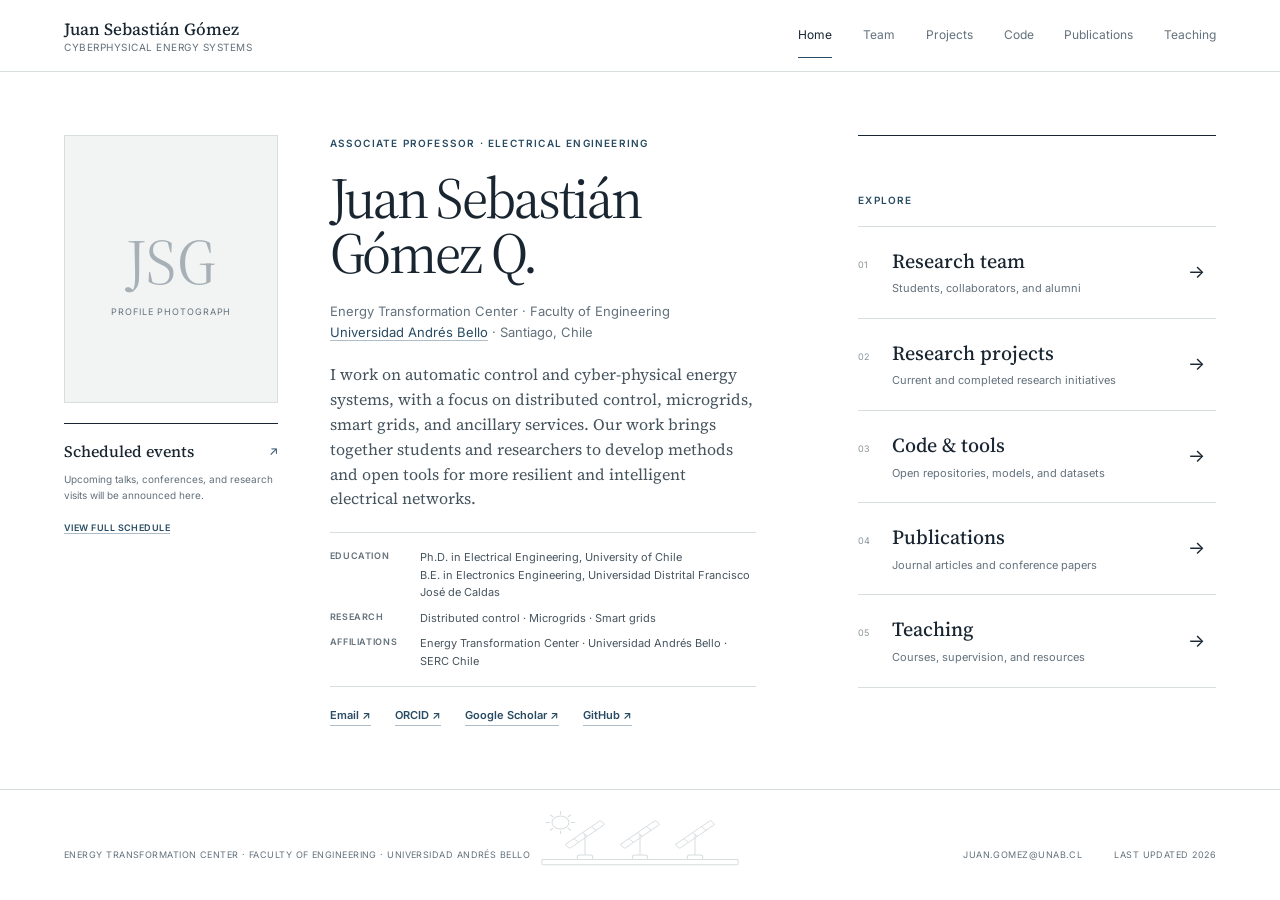
==== commit 20ed9c95: "Add interactive student profiles and team roster" ====
--- a/index.html
+++ b/index.html
@@ -6,12 +6,12 @@
   <title>Juan Sebastián Gómez | Universidad Andrés Bello</title>
   <link rel="preconnect" href="https://fonts.googleapis.com"><link rel="preconnect" href="https://fonts.gstatic.com" crossorigin>
   <link href="https://fonts.googleapis.com/css2?family=Inter:wght@400;500;600&family=Source+Serif+4:opsz,wght@8..60,400;8..60,500&display=swap" rel="stylesheet">
-  <link rel="stylesheet" href="styles.css?v=panel-tracking-8">
+  <link rel="stylesheet" href="styles.css?v=panel-tracking-9">
 </head>
 <body class="home-page">
   <a class="skip-link" href="#main">Skip to content</a>
   <header class="site-header">
-    <a class="identity" href="index.html"><span class="identity-mark">JG</span><span class="identity-text"><strong>Juan Sebastián Gómez</strong><small>Cyberphysical Energy Systems</small></span></a>
+    <a class="identity" href="index.html"><span class="identity-text"><strong>Juan Sebastián Gómez</strong><small>Cyberphysical Energy Systems</small></span></a>
     <button class="nav-toggle" type="button" aria-expanded="false" aria-controls="site-nav">Menu</button>
     <nav id="site-nav" aria-label="Main navigation">
       <a class="active" href="index.html">Home</a><a href="team.html">Team</a><a href="projects.html">Projects</a><a href="code.html">Code</a><a href="publications.html">Publications</a><a href="teaching.html">Teaching</a>
--- a/styles.css
+++ b/styles.css
@@ -1,6 +1,6 @@
 :root{--ink:#192631;--blue:#284b63;--muted:#63717c;--line:#d8dde0;--soft:#f2f4f4;--paper:#fff;--serif:"Source Serif 4",Georgia,serif;--sans:"Inter",Arial,sans-serif}
 *{box-sizing:border-box}body{margin:0;color:var(--ink);background:var(--paper);font:15px/1.6 var(--sans)}a{color:inherit;text-decoration:none}.skip-link{position:fixed;top:-5rem;left:1rem;z-index:100;padding:.7rem 1rem;background:var(--ink);color:white}.skip-link:focus{top:1rem}
-.site-header{min-height:72px;padding:0 clamp(1.5rem,5vw,5rem);display:flex;align-items:center;justify-content:space-between;gap:3rem;border-bottom:1px solid var(--line)}.identity{display:flex;align-items:center;gap:.9rem}.identity-mark{width:36px;height:36px;display:grid;place-items:center;color:white;background:var(--blue);font-size:11px;font-weight:600}.identity-text{display:flex;flex-direction:column;line-height:1.35}.identity-text strong{font:500 17px var(--serif)}.identity-text small{color:var(--muted);font-size:10px;letter-spacing:.05em;text-transform:uppercase}nav{display:flex;gap:clamp(1.2rem,2.4vw,2.6rem);font-size:12px}nav a{padding:.75rem 0;color:var(--muted);border-bottom:1px solid transparent}nav a:hover,nav a.active{color:var(--ink);border-color:var(--blue)}.nav-toggle{display:none;border:1px solid var(--line);background:white;padding:.5rem .8rem;font:inherit}
+.site-header{min-height:72px;padding:0 clamp(1.5rem,5vw,5rem);display:flex;align-items:center;justify-content:space-between;gap:3rem;border-bottom:1px solid var(--line)}.identity{display:flex;align-items:center;gap:.9rem}.identity-text{display:flex;flex-direction:column;line-height:1.35}.identity-text strong{font:500 17px var(--serif)}.identity-text small{color:var(--muted);font-size:10px;letter-spacing:.05em;text-transform:uppercase}nav{display:flex;gap:clamp(1.2rem,2.4vw,2.6rem);font-size:12px}nav a{padding:.75rem 0;color:var(--muted);border-bottom:1px solid transparent}nav a:hover,nav a.active{color:var(--ink);border-color:var(--blue)}.nav-toggle{display:none;border:1px solid var(--line);background:white;padding:.5rem .8rem;font:inherit}
 .home{width:min(1320px,calc(100% - clamp(3rem,10vw,10rem)));margin:auto;min-height:calc(100vh - 184px);padding:clamp(3rem,7vh,5.5rem) 0;display:grid;grid-template-columns:minmax(0,1.45fr) minmax(340px,.75fr);gap:clamp(4rem,8vw,9rem);align-items:center}.profile{display:grid;grid-template-columns:minmax(190px,31%) 1fr;gap:clamp(2rem,4vw,4rem);align-items:start}.portrait{aspect-ratio:4/5;background:var(--soft);border:1px solid var(--line);display:flex;flex-direction:column;align-items:center;justify-content:center;color:var(--muted)}.portrait span{color:#a6b0b6;font:clamp(2.5rem,5vw,4.5rem) var(--serif)}.portrait small{font-size:9px;letter-spacing:.1em;text-transform:uppercase}.overline{margin:0 0 1.2rem;color:var(--blue);font-size:10px;font-weight:600;letter-spacing:.12em;text-transform:uppercase}h1{margin:0;font:400 clamp(3.3rem,5.5vw,6rem)/.93 var(--serif);letter-spacing:-.045em}.affiliation{margin:1.5rem 0;color:var(--muted);font-size:13px}.affiliation a,.profile-links a{color:var(--blue);border-bottom:1px solid #aebdc7}.biography{max-width:660px;margin:0;color:#46545e;font:clamp(1.05rem,1.4vw,1.25rem)/1.65 var(--serif)}.profile-links{display:flex;flex-wrap:wrap;gap:.65rem 1.5rem;margin-top:1.8rem}.profile-links a{font-size:11px;font-weight:600}.profile-links a:after{content:" ↗"}
 .directory{align-self:stretch;display:flex;flex-direction:column;justify-content:center;border-top:1px solid var(--ink)}.directory>.overline{margin:0;padding:1.1rem 0;border-bottom:1px solid var(--line)}.directory-link{display:grid;grid-template-columns:1fr 28px;gap:.35rem 1rem;padding:1.25rem 0;border-bottom:1px solid var(--line);transition:padding .2s,color .2s}.directory-link:hover{padding-left:.6rem;color:var(--blue)}.directory-link span{display:flex;align-items:baseline;gap:1rem}.directory-link small{width:18px;color:#89949b;font-size:9px}.directory-link strong{font:500 20px var(--serif)}.directory-link p{grid-column:1;margin:0 0 0 34px;color:var(--muted);font-size:11px}.directory-link b{grid-column:2;grid-row:1/3;align-self:center;font-size:18px;font-weight:400}
 footer{min-height:82px;padding:.55rem clamp(1.5rem,5vw,5rem);display:flex;justify-content:space-between;align-items:flex-end;gap:2rem;border-top:1px solid var(--line);color:var(--muted);font-size:9px;letter-spacing:.05em;text-transform:uppercase}footer p{margin:0}
@@ -17,7 +17,7 @@
 @media(max-width:600px){h1{font-size:clamp(2.8rem,14vw,4rem)}.profile-facts div{grid-template-columns:1fr;gap:.1rem}}
 
 /* Research team page */
-.team-page{width:min(1240px,calc(100% - clamp(3rem,10vw,10rem)));margin:auto;padding:clamp(4rem,8vw,7rem) 0}.page-intro{display:grid;grid-template-columns:1fr .65fr;gap:clamp(3rem,9vw,9rem);align-items:end;padding-bottom:clamp(4rem,7vw,6rem);border-bottom:1px solid var(--ink)}.page-intro .overline{grid-column:1/-1;margin-bottom:-2rem}.page-intro h1{font-size:clamp(3.5rem,6vw,6.5rem)}.page-intro>p:last-child{margin:0;color:var(--muted);font:clamp(1rem,1.3vw,1.2rem)/1.7 var(--serif)}.team-section{padding:clamp(4rem,7vw,6rem) 0;border-bottom:1px solid var(--line)}.section-title{display:grid;grid-template-columns:1fr auto;align-items:end;margin-bottom:2.5rem}.section-title .overline{grid-column:1/-1}.section-title h2{margin:0;font:400 clamp(2.4rem,4vw,4rem) var(--serif);letter-spacing:-.035em}.section-title>span{color:var(--muted);font-size:10px;text-transform:uppercase;letter-spacing:.06em}.member-grid{display:grid;grid-template-columns:repeat(4,1fr);gap:clamp(1rem,2vw,2rem)}.member-card{min-width:0}.member-photo{aspect-ratio:4/5;display:flex;align-items:center;justify-content:center;background:var(--soft);border:1px solid var(--line);color:#a6b0b6;font:400 2rem var(--serif)}.member-info{padding:1.1rem 0}.member-info p{margin:0 0 .35rem;color:var(--blue);font-size:9px;font-weight:600;text-transform:uppercase;letter-spacing:.07em}.member-info h3{margin:0;font:500 21px var(--serif)}.member-info>span{display:block;min-height:3.2em;margin:.5rem 0;color:var(--muted);font-size:11px}.member-info a{color:var(--blue);font-size:10px;font-weight:600;border-bottom:1px solid #aebdc7}.collaborator-list{display:grid;grid-template-columns:repeat(2,1fr);gap:1px;background:var(--line);border:1px solid var(--line)}.collaborator-list article{display:grid;grid-template-columns:52px 1fr 20px;align-items:center;gap:1rem;padding:1.4rem;background:white}.avatar{width:46px;height:46px;display:grid;place-items:center;background:var(--soft);color:var(--muted);font-size:10px}.collaborator-list h3{margin:0;font:500 18px var(--serif)}.collaborator-list p{margin:.2rem 0 0;color:var(--muted);font-size:10px}.alumni-list{border-top:1px solid var(--line)}.alumni-list article{display:grid;grid-template-columns:70px 1fr 1.2fr 1.2fr 20px;gap:1.5rem;align-items:center;padding:1rem 0;border-bottom:1px solid var(--line)}.alumni-list span{color:var(--muted);font-size:10px}.alumni-list h3{margin:0;font:500 17px var(--serif)}.alumni-list p{margin:0;color:var(--muted);font-size:10px}.gallery-callout{margin-top:clamp(4rem,8vw,7rem);padding:clamp(2rem,5vw,4rem);display:flex;align-items:flex-end;justify-content:space-between;gap:2rem;background:var(--blue);color:white}.gallery-callout .overline{color:#c8d7e0}.gallery-callout h2{margin:.5rem 0 2rem;font:400 clamp(2.5rem,5vw,5rem)/1 var(--serif);letter-spacing:-.035em}.gallery-callout span{font-size:10px;text-transform:uppercase;letter-spacing:.08em;border-bottom:1px solid #aebdc7;padding-bottom:.25rem}.gallery-callout strong{font-size:clamp(2rem,5vw,5rem);font-weight:400}
+.team-page{width:min(1240px,calc(100% - clamp(3rem,10vw,10rem)));margin:auto;padding:clamp(4rem,8vw,7rem) 0}.page-intro{display:grid;grid-template-columns:1fr .65fr;gap:clamp(3rem,9vw,9rem);align-items:end;padding-bottom:clamp(4rem,7vw,6rem);border-bottom:1px solid var(--ink)}.page-intro .overline{grid-column:1/-1;margin-bottom:-2rem}.page-intro h1{font-size:clamp(3.5rem,6vw,6.5rem)}.page-intro>p:last-child{margin:0;color:var(--muted);font:clamp(1rem,1.3vw,1.2rem)/1.7 var(--serif)}.team-section{padding:clamp(4rem,7vw,6rem) 0;border-bottom:1px solid var(--line)}.section-title{display:grid;grid-template-columns:1fr auto;align-items:end;margin-bottom:2.5rem}.section-title .overline{grid-column:1/-1}.section-title h2{margin:0;font:400 clamp(2.4rem,4vw,4rem) var(--serif);letter-spacing:-.035em}.section-title>span{color:var(--muted);font-size:10px;text-transform:uppercase;letter-spacing:.06em}.member-grid{display:grid;grid-template-columns:repeat(6,1fr);gap:clamp(.8rem,1.5vw,1.4rem)}.member-card{min-width:0}.member-photo{aspect-ratio:1;display:flex;align-items:center;justify-content:center;background:var(--soft);border:1px solid var(--line);color:#a6b0b6;font:400 1.6rem var(--serif)}.member-info{padding:.75rem 0}.member-info p{margin:0 0 .25rem;color:var(--blue);font-size:8px;font-weight:600;text-transform:uppercase;letter-spacing:.07em}.member-info h3{margin:0;font:500 18px var(--serif)}.member-info>span{display:block;min-height:2.8em;margin:.35rem 0;color:var(--muted);font-size:10px}.member-info a{color:var(--blue);font-size:9px;font-weight:600;border-bottom:1px solid #aebdc7}.collaborator-list{display:grid;grid-template-columns:repeat(2,1fr);gap:1px;background:var(--line);border:1px solid var(--line)}.collaborator-list article{display:grid;grid-template-columns:52px 1fr 20px;align-items:center;gap:1rem;padding:1.4rem;background:white}.avatar{width:46px;height:46px;display:grid;place-items:center;background:var(--soft);color:var(--muted);font-size:10px}.collaborator-list h3{margin:0;font:500 18px var(--serif)}.collaborator-list p{margin:.2rem 0 0;color:var(--muted);font-size:10px}.alumni-list{border-top:1px solid var(--line)}.alumni-list article{display:grid;grid-template-columns:70px 1fr 1.2fr 1.2fr 20px;gap:1.5rem;align-items:center;padding:1rem 0;border-bottom:1px solid var(--line)}.alumni-list span{color:var(--muted);font-size:10px}.alumni-list h3{margin:0;font:500 17px var(--serif)}.alumni-list p{margin:0;color:var(--muted);font-size:10px}.gallery-callout{margin-top:clamp(4rem,8vw,7rem);padding:clamp(2rem,5vw,4rem);display:flex;align-items:flex-end;justify-content:space-between;gap:2rem;background:var(--blue);color:white}.gallery-callout .overline{color:#c8d7e0}.gallery-callout h2{margin:.5rem 0 2rem;font:400 clamp(2.5rem,5vw,5rem)/1 var(--serif);letter-spacing:-.035em}.gallery-callout span{font-size:10px;text-transform:uppercase;letter-spacing:.08em;border-bottom:1px solid #aebdc7;padding-bottom:.25rem}.gallery-callout strong{font-size:clamp(2rem,5vw,5rem);font-weight:400}
 .section-nav{position:sticky;top:0;z-index:10;display:flex;align-items:center;gap:clamp(1rem,3vw,2.5rem);padding:1rem 0;background:rgba(255,255,255,.96);border-bottom:1px solid var(--line);backdrop-filter:blur(10px)}.section-nav span{margin-right:auto;color:var(--muted);font-size:9px;font-weight:600;letter-spacing:.08em;text-transform:uppercase}.section-nav a{padding:.25rem 0;color:var(--muted);font-size:10px;border-bottom:1px solid transparent}.section-nav a:hover,.section-nav a:focus{color:var(--blue);border-color:var(--blue)}.team-section,.gallery-callout{scroll-margin-top:65px}
 @media(max-width:900px){.page-intro{grid-template-columns:1fr}.page-intro .overline{margin-bottom:0}.member-grid{grid-template-columns:repeat(2,1fr)}.alumni-list article{grid-template-columns:55px 1fr 20px}.alumni-list p{grid-column:2}.collaborator-list{grid-template-columns:1fr}}
 @media(max-width:520px){.team-page{width:calc(100% - 3rem)}.member-grid{grid-template-columns:1fr 1fr;gap:1.5rem 1rem}.member-info h3{font-size:17px}.section-title{display:block}.section-title>span{display:block;margin-top:.5rem}.gallery-callout{align-items:flex-start}}
@@ -29,6 +29,10 @@
 .publication-year{display:grid;grid-template-columns:150px 1fr;gap:3rem;padding:4rem 0;border-bottom:1px solid var(--line);scroll-margin-top:55px}.publication-year>h2{margin:0;font:400 2.5rem var(--serif);transform:translateX(-2rem)}.bibliography{border-top:1px solid var(--line)}.bibliography>a{display:grid;grid-template-columns:45px 1fr 20px;gap:1rem;padding:1.25rem 0;border-bottom:1px solid var(--line)}.bibliography>a>span{color:var(--muted);font-size:9px}.bibliography h3{margin:0;font:500 17px/1.35 var(--serif)}.bibliography p{margin:.4rem 0 0;color:var(--muted);font-size:10px}.bibliography em{display:block;margin:.25rem 0;color:#46545e;font-size:9px;font-style:normal;font-weight:600}.bibliography small{display:block;color:var(--blue);font-size:9px}.bibliography b{font-weight:400}
 .conference-heading{padding:5rem 0 2rem;border-bottom:1px solid var(--ink);scroll-margin-top:55px}.conference-heading .overline{margin-bottom:.5rem}.conference-heading h2{margin:0;color:var(--blue);font:400 clamp(3rem,5vw,5rem) var(--serif);letter-spacing:-.04em}.conference-year{padding-top:3rem}.bibliography .citation{display:grid;grid-template-columns:45px 1fr 20px;gap:1rem;padding:1.25rem 0;border-bottom:1px solid var(--line)}.bibliography .citation>span{color:var(--muted);font-size:9px}.bibliography .citation h3{margin:0;font:500 17px/1.35 var(--serif)}.bibliography .citation p{margin:.4rem 0 0;color:var(--muted);font-size:10px}.bibliography .citation small{color:var(--blue);font-size:9px}.citation.pending{background:var(--soft);padding-left:1rem;padding-right:1rem}
 .back-link{display:inline-block;margin-bottom:3rem;color:var(--blue);font-size:10px}.student-hero{display:grid;grid-template-columns:260px 1fr;gap:clamp(3rem,7vw,7rem);align-items:center;padding-bottom:4rem;border-bottom:1px solid var(--ink)}.student-photo{aspect-ratio:4/5;display:grid;place-items:center;background:var(--soft);border:1px solid var(--line);color:#a6b0b6;font:2rem var(--serif)}.student-hero h1{font-size:clamp(3.5rem,6vw,6rem)}.student-lead{max-width:650px;color:#46545e;font:1.2rem/1.6 var(--serif)}.student-contact{display:flex;flex-wrap:wrap;gap:1.5rem}.student-contact a{color:var(--blue);font-size:10px;border-bottom:1px solid #aebdc7}.student-content{display:grid;grid-template-columns:1fr 1fr;gap:clamp(3rem,8vw,8rem);padding:4rem 0}.student-content h2{margin:.5rem 0 1rem;font:400 2.5rem var(--serif)}.student-content>section>p:not(.overline){color:var(--muted);font:1rem/1.7 var(--serif)}.student-facts{margin-top:2rem;border-top:1px solid var(--line)}.student-facts div{display:grid;grid-template-columns:110px 1fr;gap:1rem;padding:.8rem 0;border-bottom:1px solid var(--line)}.student-facts dt{color:var(--muted);font-size:9px;text-transform:uppercase}.student-facts dd{margin:0;font-size:11px}.student-project{display:block;padding:1.2rem;background:var(--soft);border:1px solid var(--line)}.student-project strong{display:block;font:500 17px var(--serif)}.student-project span{display:block;margin-top:.7rem;color:var(--blue);font-size:9px;text-transform:uppercase}.student-content .subheading{margin-top:3rem}.empty-record{padding:1rem;border-top:1px solid var(--line);border-bottom:1px solid var(--line);font-family:var(--sans)!important;font-size:10px!important}
+.student-publications{border-top:1px solid var(--line)}.student-publications a{display:block;padding:1rem 0;border-bottom:1px solid var(--line)}.student-publications span,.student-publications small{display:block;color:var(--muted);font-size:9px}.student-publications strong{display:block;margin:.25rem 0;font:500 15px/1.35 var(--serif)}.student-publications a:hover strong{color:var(--blue)}
+.student-modal{width:min(780px,calc(100% - 2rem));max-height:82vh;margin:auto;padding:0;border:1px solid var(--line);color:var(--ink);background:var(--paper);box-shadow:0 24px 70px rgba(25,38,49,.16);overflow:auto}.student-modal::backdrop{background:rgba(25,38,49,.24);backdrop-filter:blur(2px)}.student-modal-close{position:absolute;z-index:2;top:1rem;right:1rem;padding:.4rem .55rem;border:1px solid var(--line);background:var(--paper);color:var(--muted);font:9px var(--sans);text-transform:uppercase;letter-spacing:.05em;cursor:pointer}.student-modal-header{display:grid;grid-template-columns:140px 1fr;gap:2rem;align-items:center;padding:2.5rem;border-bottom:1px solid var(--line)}.student-modal-photo{aspect-ratio:1;display:grid;place-items:center;background:var(--soft);border:1px solid var(--line);color:#a6b0b6;font:1.5rem var(--serif)}.student-modal-header .overline{margin-bottom:.5rem}.student-modal-header h2{margin:0;font:400 clamp(2.5rem,5vw,4.5rem)/1 var(--serif);letter-spacing:-.035em}.student-modal-header>div>p:last-child{max-width:470px;margin:.8rem 0 0;color:var(--muted);font:1rem/1.55 var(--serif)}.student-modal-content{display:grid;grid-template-columns:.85fr 1.15fr;gap:3rem;padding:2.5rem}.student-modal-content h3{margin:2rem 0 .75rem;font:500 1.25rem var(--serif)}.student-modal-content .student-facts{margin-top:0}.student-modal-content .student-project{padding:1rem}.student-modal-content .student-publications a:first-child{padding-top:0}.student-modal[open]{animation:student-modal-in .18s ease-out}@keyframes student-modal-in{from{opacity:0;transform:translateY(8px)}to{opacity:1;transform:none}}@media(max-width:620px){.student-modal-header,.student-modal-content{grid-template-columns:1fr}.student-modal-header{gap:1.2rem;padding:2rem}.student-modal-photo{width:100px}.student-modal-content{gap:2rem;padding:2rem}}
+.student-education{margin-top:0}.student-modal-content .modal-section-title{margin:1.5rem 0 .5rem}.student-modal-content .modal-field-title{margin:1.25rem 0 .5rem;color:var(--muted);font-size:9px;text-transform:uppercase;letter-spacing:.06em}.student-modal-content .student-project{padding:.75rem}.student-modal-content .student-project strong{font:500 13px/1.3 var(--serif)}.student-modal-content .student-project span{margin-top:.4rem;font-size:8px}.student-modal-content .student-publications a{padding:.65rem 0}.student-modal-content .student-publications span{font-size:8px}.student-modal-content .student-publications strong{font:500 13px/1.25 var(--serif)}
+.member-card .member-photo{width:50%}.member-info h3 a{color:inherit;font:inherit;border-bottom:0}.member-card a.member-photo:hover{border-color:var(--blue)}.development-list article{padding:.65rem 0;border-bottom:1px solid var(--line)}.development-list small{display:block;margin-top:.25rem;color:var(--muted);font-size:8px;line-height:1.4}
 @media(max-width:760px){.listing-intro,.student-hero,.student-content,.project-columns{grid-template-columns:1fr}.listing-intro .overline{margin-bottom:0}.project-index,.publication-index{margin-left:-1.5rem;margin-right:-1.5rem;padding-left:1.5rem;padding-right:1.5rem;overflow-x:auto;white-space:nowrap}.project-index span,.publication-index span{display:none}.project-memories>div{grid-template-columns:1fr}.publication-year{grid-template-columns:1fr;gap:1rem}.publication-year>h2{transform:none}.student-photo{width:180px}.student-facts div{grid-template-columns:90px 1fr}}
 
 /* Teaching */
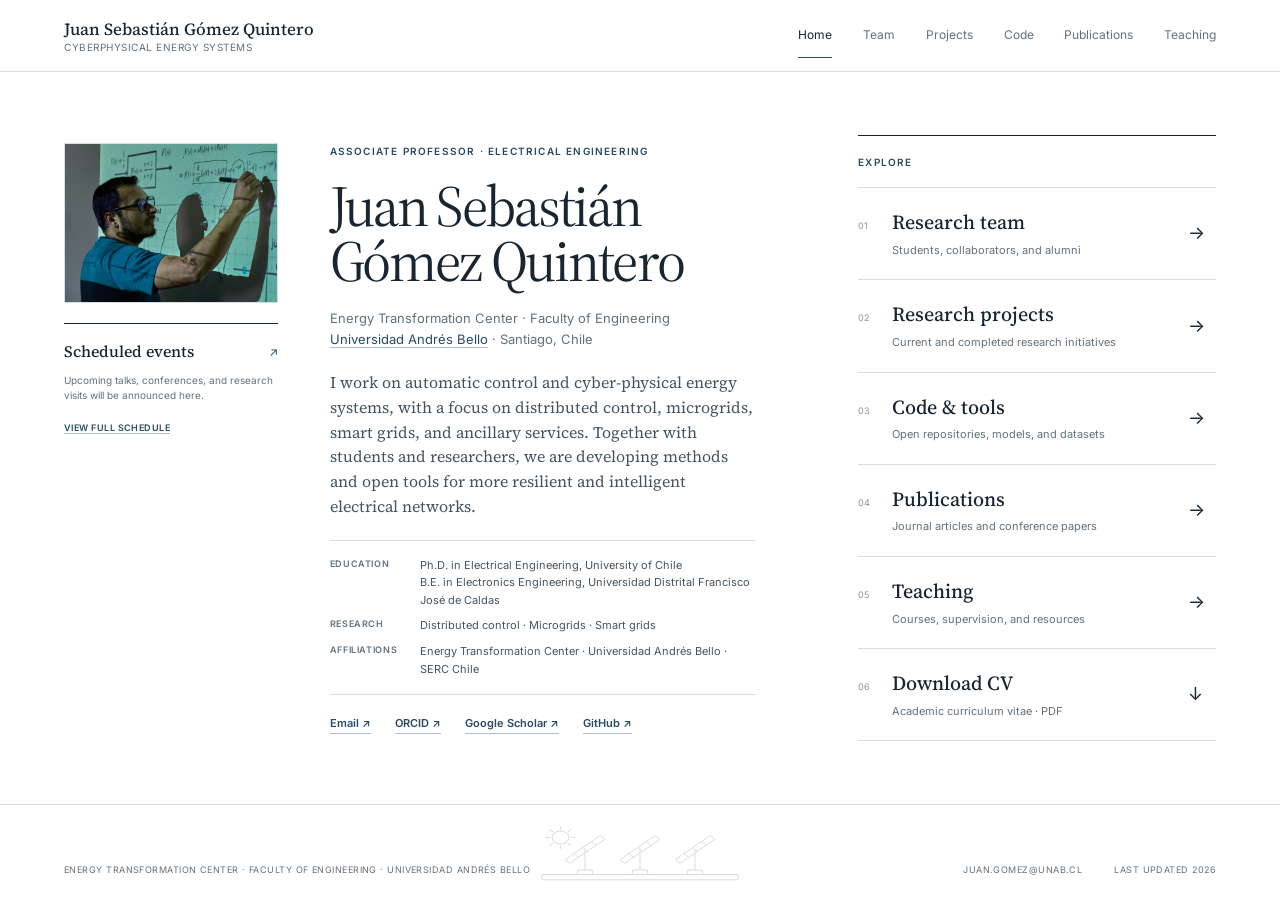
==== commit 69f3b3dc: "Sync CV publications and update team profiles" ====
--- a/index.html
+++ b/index.html
@@ -2,16 +2,16 @@
 <html lang="en">
 <head>
   <meta charset="UTF-8"><meta name="viewport" content="width=device-width, initial-scale=1.0">
-  <meta name="description" content="Academic homepage of Juan Sebastián Gómez, Associate Professor working on control, microgrids, and intelligent energy systems.">
-  <title>Juan Sebastián Gómez | Universidad Andrés Bello</title>
+  <meta name="description" content="Academic homepage of Juan Sebastián Gómez Quintero, Associate Professor working on control, microgrids, and intelligent energy systems.">
+  <title>Juan Sebastián Gómez Quintero | Universidad Andrés Bello</title>
   <link rel="preconnect" href="https://fonts.googleapis.com"><link rel="preconnect" href="https://fonts.gstatic.com" crossorigin>
   <link href="https://fonts.googleapis.com/css2?family=Inter:wght@400;500;600&family=Source+Serif+4:opsz,wght@8..60,400;8..60,500&display=swap" rel="stylesheet">
-  <link rel="stylesheet" href="styles.css?v=panel-tracking-9">
+  <link rel="stylesheet" href="styles.css?v=site-26">
 </head>
 <body class="home-page">
   <a class="skip-link" href="#main">Skip to content</a>
   <header class="site-header">
-    <a class="identity" href="index.html"><span class="identity-text"><strong>Juan Sebastián Gómez</strong><small>Cyberphysical Energy Systems</small></span></a>
+    <a class="identity" href="index.html"><span class="identity-text"><strong>Juan Sebastián Gómez Quintero</strong><small>Cyberphysical Energy Systems</small></span></a>
     <button class="nav-toggle" type="button" aria-expanded="false" aria-controls="site-nav">Menu</button>
     <nav id="site-nav" aria-label="Main navigation">
       <a class="active" href="index.html">Home</a><a href="team.html">Team</a><a href="projects.html">Projects</a><a href="code.html">Code</a><a href="publications.html">Publications</a><a href="teaching.html">Teaching</a>
@@ -20,7 +20,7 @@
   <main id="main" class="home">
     <section class="profile" aria-labelledby="profile-name">
       <div class="profile-sidebar">
-        <div class="portrait" aria-label="Profile image placeholder"><span>JSG</span><small>Profile photograph</small></div>
+        <div class="portrait"><img src="photos/JGomez.png" alt="Juan Sebastián Gómez Quintero teaching control systems" width="699" height="482" fetchpriority="high"></div>
         <section class="scheduled-events" aria-labelledby="events-title">
           <div class="events-heading"><h2 id="events-title">Scheduled events</h2><span aria-hidden="true">↗</span></div>
           <p class="events-empty">Upcoming talks, conferences, and research visits will be announced here.</p>
@@ -29,9 +29,9 @@
       </div>
       <div class="profile-copy">
         <p class="overline">Associate Professor · Electrical Engineering</p>
-        <h1 id="profile-name">Juan Sebastián<br>Gómez Q.</h1>
+        <h1 id="profile-name">Juan Sebastián<br>Gómez Quintero</h1>
         <p class="affiliation">Energy Transformation Center · Faculty of Engineering<br><a href="https://www.unab.cl/" target="_blank" rel="noreferrer">Universidad Andrés Bello</a> · Santiago, Chile</p>
-        <p class="biography">I work on automatic control and cyber-physical energy systems, with a focus on distributed control, microgrids, smart grids, and ancillary services. Our work brings together students and researchers to develop methods and open tools for more resilient and intelligent electrical networks.</p>
+        <p class="biography">I work on automatic control and cyber-physical energy systems, with a focus on distributed control, microgrids, smart grids, and ancillary services. Together with students and researchers, we are developing methods and open tools for more resilient and intelligent electrical networks.</p>
         <dl class="profile-facts">
           <div><dt>Education</dt><dd>Ph.D. in Electrical Engineering, University of Chile<br>B.E. in Electronics Engineering, Universidad Distrital Francisco José de Caldas</dd></div>
           <div><dt>Research</dt><dd>Distributed control · Microgrids · Smart grids</dd></div>
@@ -47,6 +47,7 @@
       <a class="directory-link" href="code.html"><span><small>03</small><strong>Code & tools</strong></span><p>Open repositories, models, and datasets</p><b aria-hidden="true">→</b></a>
       <a class="directory-link" href="publications.html"><span><small>04</small><strong>Publications</strong></span><p>Journal articles and conference papers</p><b aria-hidden="true">→</b></a>
       <a class="directory-link" href="teaching.html"><span><small>05</small><strong>Teaching</strong></span><p>Courses, supervision, and resources</p><b aria-hidden="true">→</b></a>
+      <a class="directory-link" href="downloads/Juan-Sebastian-Gomez-Quintero-CV.pdf" download><span><small>06</small><strong>Download CV</strong></span><p>Academic curriculum vitae · PDF</p><b aria-hidden="true">↓</b></a>
     </aside>
   </main>
   <footer class="home-footer" id="home-footer">
@@ -82,6 +83,6 @@
     </div>
     <p>Energy Transformation Center · Faculty of Engineering · Universidad Andrés Bello</p><p>juan.gomez@unab.cl</p><p>Last updated <span id="updated-year"></span></p>
   </footer>
-  <script src="script.js?v=panel-tracking-7"></script>
+  <script src="script.js?v=site-26"></script>
 </body>
 </html>
--- a/styles.css
+++ b/styles.css
@@ -1,7 +1,7 @@
 :root{--ink:#192631;--blue:#284b63;--muted:#63717c;--line:#d8dde0;--soft:#f2f4f4;--paper:#fff;--serif:"Source Serif 4",Georgia,serif;--sans:"Inter",Arial,sans-serif}
 *{box-sizing:border-box}body{margin:0;color:var(--ink);background:var(--paper);font:15px/1.6 var(--sans)}a{color:inherit;text-decoration:none}.skip-link{position:fixed;top:-5rem;left:1rem;z-index:100;padding:.7rem 1rem;background:var(--ink);color:white}.skip-link:focus{top:1rem}
 .site-header{min-height:72px;padding:0 clamp(1.5rem,5vw,5rem);display:flex;align-items:center;justify-content:space-between;gap:3rem;border-bottom:1px solid var(--line)}.identity{display:flex;align-items:center;gap:.9rem}.identity-text{display:flex;flex-direction:column;line-height:1.35}.identity-text strong{font:500 17px var(--serif)}.identity-text small{color:var(--muted);font-size:10px;letter-spacing:.05em;text-transform:uppercase}nav{display:flex;gap:clamp(1.2rem,2.4vw,2.6rem);font-size:12px}nav a{padding:.75rem 0;color:var(--muted);border-bottom:1px solid transparent}nav a:hover,nav a.active{color:var(--ink);border-color:var(--blue)}.nav-toggle{display:none;border:1px solid var(--line);background:white;padding:.5rem .8rem;font:inherit}
-.home{width:min(1320px,calc(100% - clamp(3rem,10vw,10rem)));margin:auto;min-height:calc(100vh - 184px);padding:clamp(3rem,7vh,5.5rem) 0;display:grid;grid-template-columns:minmax(0,1.45fr) minmax(340px,.75fr);gap:clamp(4rem,8vw,9rem);align-items:center}.profile{display:grid;grid-template-columns:minmax(190px,31%) 1fr;gap:clamp(2rem,4vw,4rem);align-items:start}.portrait{aspect-ratio:4/5;background:var(--soft);border:1px solid var(--line);display:flex;flex-direction:column;align-items:center;justify-content:center;color:var(--muted)}.portrait span{color:#a6b0b6;font:clamp(2.5rem,5vw,4.5rem) var(--serif)}.portrait small{font-size:9px;letter-spacing:.1em;text-transform:uppercase}.overline{margin:0 0 1.2rem;color:var(--blue);font-size:10px;font-weight:600;letter-spacing:.12em;text-transform:uppercase}h1{margin:0;font:400 clamp(3.3rem,5.5vw,6rem)/.93 var(--serif);letter-spacing:-.045em}.affiliation{margin:1.5rem 0;color:var(--muted);font-size:13px}.affiliation a,.profile-links a{color:var(--blue);border-bottom:1px solid #aebdc7}.biography{max-width:660px;margin:0;color:#46545e;font:clamp(1.05rem,1.4vw,1.25rem)/1.65 var(--serif)}.profile-links{display:flex;flex-wrap:wrap;gap:.65rem 1.5rem;margin-top:1.8rem}.profile-links a{font-size:11px;font-weight:600}.profile-links a:after{content:" ↗"}
+.home{width:min(1320px,calc(100% - clamp(3rem,10vw,10rem)));margin:auto;min-height:calc(100vh - 184px);padding:clamp(3rem,7vh,5.5rem) 0;display:grid;grid-template-columns:minmax(0,1.45fr) minmax(340px,.75fr);gap:clamp(4rem,8vw,9rem);align-items:center}.profile{display:grid;grid-template-columns:minmax(190px,31%) 1fr;gap:clamp(2rem,4vw,4rem);align-items:start}.portrait{aspect-ratio:4/3;background:var(--soft);border:1px solid var(--line);display:flex;flex-direction:column;align-items:center;justify-content:center;color:var(--muted);overflow:hidden}.portrait img{display:block;width:100%;height:100%;object-fit:cover;object-position:center}.portrait span{color:#a6b0b6;font:clamp(2.5rem,5vw,4.5rem) var(--serif)}.portrait small{font-size:9px;letter-spacing:.1em;text-transform:uppercase}.overline{margin:0 0 1.2rem;color:var(--blue);font-size:10px;font-weight:600;letter-spacing:.12em;text-transform:uppercase}h1{margin:0;font:400 clamp(3.3rem,5.5vw,6rem)/.93 var(--serif);letter-spacing:-.045em}.affiliation{margin:1.5rem 0;color:var(--muted);font-size:13px}.affiliation a,.profile-links a{color:var(--blue);border-bottom:1px solid #aebdc7}.biography{max-width:660px;margin:0;color:#46545e;font:clamp(1.05rem,1.4vw,1.25rem)/1.65 var(--serif)}.profile-links{display:flex;flex-wrap:wrap;gap:.65rem 1.5rem;margin-top:1.8rem}.profile-links a{font-size:11px;font-weight:600}.profile-links a:after{content:" ↗"}
 .directory{align-self:stretch;display:flex;flex-direction:column;justify-content:center;border-top:1px solid var(--ink)}.directory>.overline{margin:0;padding:1.1rem 0;border-bottom:1px solid var(--line)}.directory-link{display:grid;grid-template-columns:1fr 28px;gap:.35rem 1rem;padding:1.25rem 0;border-bottom:1px solid var(--line);transition:padding .2s,color .2s}.directory-link:hover{padding-left:.6rem;color:var(--blue)}.directory-link span{display:flex;align-items:baseline;gap:1rem}.directory-link small{width:18px;color:#89949b;font-size:9px}.directory-link strong{font:500 20px var(--serif)}.directory-link p{grid-column:1;margin:0 0 0 34px;color:var(--muted);font-size:11px}.directory-link b{grid-column:2;grid-row:1/3;align-self:center;font-size:18px;font-weight:400}
 footer{min-height:82px;padding:.55rem clamp(1.5rem,5vw,5rem);display:flex;justify-content:space-between;align-items:flex-end;gap:2rem;border-top:1px solid var(--line);color:var(--muted);font-size:9px;letter-spacing:.05em;text-transform:uppercase}footer p{margin:0}
 @media(max-width:960px){.site-header{min-height:68px}.nav-toggle{display:block}nav{display:none;position:absolute;z-index:20;top:68px;left:0;right:0;padding:1rem 1.5rem;background:white;border-bottom:1px solid var(--line);flex-direction:column;gap:0}nav.open{display:flex}nav a{width:100%}.home{width:min(760px,calc(100% - 3rem));min-height:auto;grid-template-columns:1fr;gap:4rem;padding:4rem 0}.directory{min-height:390px}}
@@ -33,6 +33,10 @@
 .student-modal{width:min(780px,calc(100% - 2rem));max-height:82vh;margin:auto;padding:0;border:1px solid var(--line);color:var(--ink);background:var(--paper);box-shadow:0 24px 70px rgba(25,38,49,.16);overflow:auto}.student-modal::backdrop{background:rgba(25,38,49,.24);backdrop-filter:blur(2px)}.student-modal-close{position:absolute;z-index:2;top:1rem;right:1rem;padding:.4rem .55rem;border:1px solid var(--line);background:var(--paper);color:var(--muted);font:9px var(--sans);text-transform:uppercase;letter-spacing:.05em;cursor:pointer}.student-modal-header{display:grid;grid-template-columns:140px 1fr;gap:2rem;align-items:center;padding:2.5rem;border-bottom:1px solid var(--line)}.student-modal-photo{aspect-ratio:1;display:grid;place-items:center;background:var(--soft);border:1px solid var(--line);color:#a6b0b6;font:1.5rem var(--serif)}.student-modal-header .overline{margin-bottom:.5rem}.student-modal-header h2{margin:0;font:400 clamp(2.5rem,5vw,4.5rem)/1 var(--serif);letter-spacing:-.035em}.student-modal-header>div>p:last-child{max-width:470px;margin:.8rem 0 0;color:var(--muted);font:1rem/1.55 var(--serif)}.student-modal-content{display:grid;grid-template-columns:.85fr 1.15fr;gap:3rem;padding:2.5rem}.student-modal-content h3{margin:2rem 0 .75rem;font:500 1.25rem var(--serif)}.student-modal-content .student-facts{margin-top:0}.student-modal-content .student-project{padding:1rem}.student-modal-content .student-publications a:first-child{padding-top:0}.student-modal[open]{animation:student-modal-in .18s ease-out}@keyframes student-modal-in{from{opacity:0;transform:translateY(8px)}to{opacity:1;transform:none}}@media(max-width:620px){.student-modal-header,.student-modal-content{grid-template-columns:1fr}.student-modal-header{gap:1.2rem;padding:2rem}.student-modal-photo{width:100px}.student-modal-content{gap:2rem;padding:2rem}}
 .student-education{margin-top:0}.student-modal-content .modal-section-title{margin:1.5rem 0 .5rem}.student-modal-content .modal-field-title{margin:1.25rem 0 .5rem;color:var(--muted);font-size:9px;text-transform:uppercase;letter-spacing:.06em}.student-modal-content .student-project{padding:.75rem}.student-modal-content .student-project strong{font:500 13px/1.3 var(--serif)}.student-modal-content .student-project span{margin-top:.4rem;font-size:8px}.student-modal-content .student-publications a{padding:.65rem 0}.student-modal-content .student-publications span{font-size:8px}.student-modal-content .student-publications strong{font:500 13px/1.25 var(--serif)}
 .member-card .member-photo{width:50%}.member-info h3 a{color:inherit;font:inherit;border-bottom:0}.member-card a.member-photo:hover{border-color:var(--blue)}.development-list article{padding:.65rem 0;border-bottom:1px solid var(--line)}.development-list small{display:block;margin-top:.25rem;color:var(--muted);font-size:8px;line-height:1.4}
+.student-modal-photo img{width:100%;height:100%;display:block;object-fit:cover}
+.alumni-list h3 a{color:inherit}.alumni-list h3 a:hover{color:var(--blue)}
+.member-photo img,.student-photo img{width:100%;height:100%;display:block;object-fit:cover}
+.progress-callout{display:flex;align-items:flex-end;justify-content:space-between;gap:2rem;padding:3rem 0;border-bottom:1px solid var(--line);scroll-margin-top:55px}.progress-callout h2{margin:.35rem 0;font:400 clamp(2.5rem,4vw,4rem) var(--serif);letter-spacing:-.035em}.progress-callout p:last-child{margin:.5rem 0 0;color:var(--muted);font-size:10px}.progress-callout button{min-width:190px;padding:.9rem 1rem;border:1px solid var(--line);background:var(--paper);color:var(--blue);font:500 10px var(--sans);cursor:pointer}.progress-callout button span{float:right}.progress-callout button:hover{border-color:var(--blue)}.publication-modal{width:min(850px,calc(100% - 2rem));max-height:82vh;margin:auto;padding:2.5rem;border:1px solid var(--line);color:var(--ink);background:var(--paper);box-shadow:0 24px 70px rgba(25,38,49,.16);overflow:auto}.publication-modal::backdrop{background:rgba(25,38,49,.24);backdrop-filter:blur(2px)}.publication-modal-close{position:absolute;top:1rem;right:1rem;padding:.4rem .55rem;border:1px solid var(--line);background:var(--paper);color:var(--muted);font:9px var(--sans);text-transform:uppercase;cursor:pointer}.publication-modal>header{padding:0 0 2rem;border-bottom:1px solid var(--ink)}.publication-modal>header h2{margin:.4rem 0;font:400 clamp(2.5rem,5vw,4.5rem)/1 var(--serif);letter-spacing:-.035em}.publication-modal>header>p:last-child{margin:.75rem 0 0;color:var(--muted);font-size:10px}.publication-modal .bibliography{margin-top:1.5rem}.publication-modal[open]{animation:student-modal-in .18s ease-out}@media(max-width:620px){.progress-callout{align-items:stretch;flex-direction:column}.publication-modal{padding:2rem}}
 @media(max-width:760px){.listing-intro,.student-hero,.student-content,.project-columns{grid-template-columns:1fr}.listing-intro .overline{margin-bottom:0}.project-index,.publication-index{margin-left:-1.5rem;margin-right:-1.5rem;padding-left:1.5rem;padding-right:1.5rem;overflow-x:auto;white-space:nowrap}.project-index span,.publication-index span{display:none}.project-memories>div{grid-template-columns:1fr}.publication-year{grid-template-columns:1fr;gap:1rem}.publication-year>h2{transform:none}.student-photo{width:180px}.student-facts div{grid-template-columns:90px 1fr}}
 
 /* Teaching */
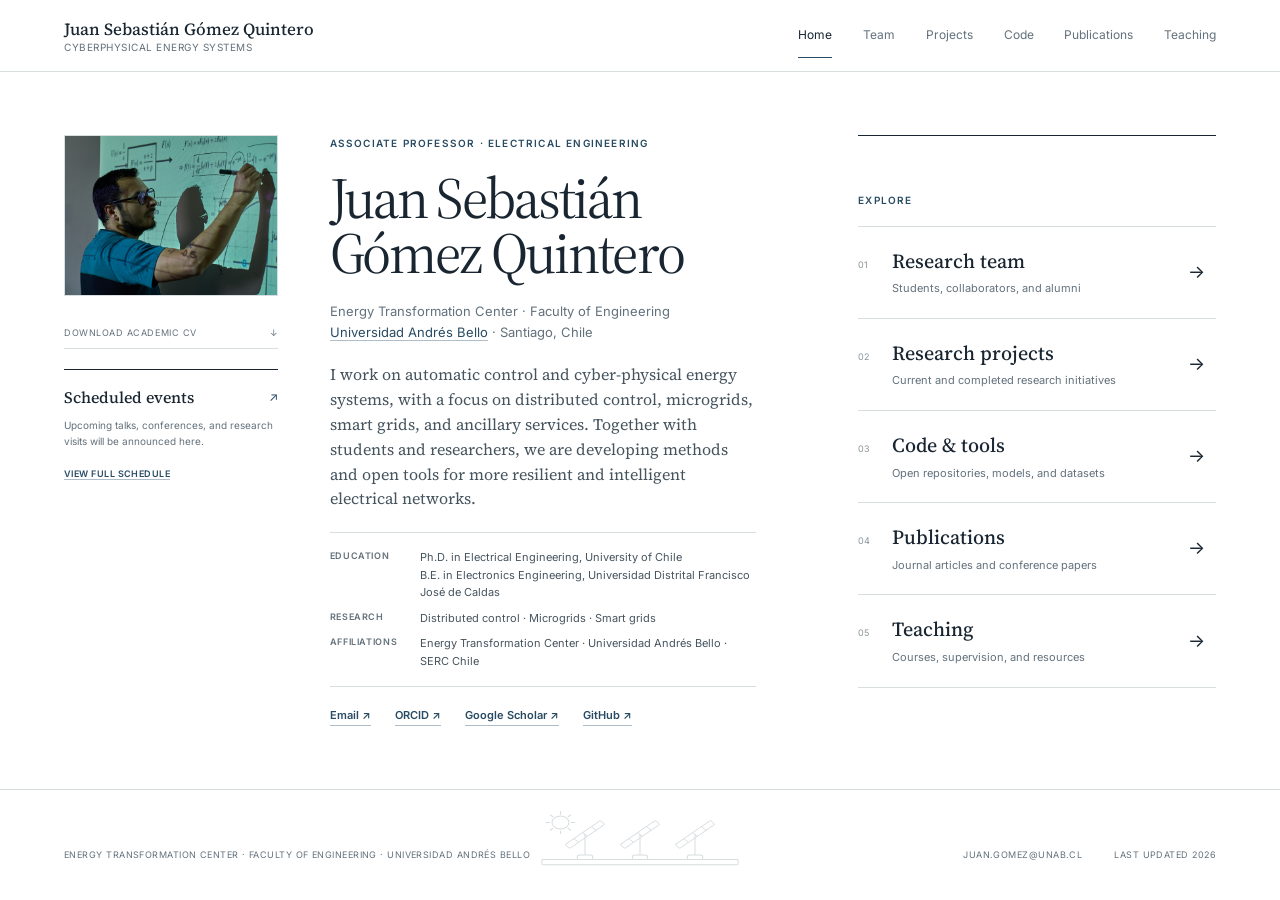
==== commit dd8e03dc: "Move CV link and match Overleaf compiler" ====
--- a/index.html
+++ b/index.html
@@ -6,7 +6,7 @@
   <title>Juan Sebastián Gómez Quintero | Universidad Andrés Bello</title>
   <link rel="preconnect" href="https://fonts.googleapis.com"><link rel="preconnect" href="https://fonts.gstatic.com" crossorigin>
   <link href="https://fonts.googleapis.com/css2?family=Inter:wght@400;500;600&family=Source+Serif+4:opsz,wght@8..60,400;8..60,500&display=swap" rel="stylesheet">
-  <link rel="stylesheet" href="styles.css?v=site-26">
+  <link rel="stylesheet" href="styles.css?v=site-27">
 </head>
 <body class="home-page">
   <a class="skip-link" href="#main">Skip to content</a>
@@ -21,6 +21,7 @@
     <section class="profile" aria-labelledby="profile-name">
       <div class="profile-sidebar">
         <div class="portrait"><img src="photos/JGomez.png" alt="Juan Sebastián Gómez Quintero teaching control systems" width="699" height="482" fetchpriority="high"></div>
+        <a class="cv-download" href="downloads/Juan-Sebastian-Gomez-Quintero-CV.pdf" download>Download academic CV <span aria-hidden="true">↓</span></a>
         <section class="scheduled-events" aria-labelledby="events-title">
           <div class="events-heading"><h2 id="events-title">Scheduled events</h2><span aria-hidden="true">↗</span></div>
           <p class="events-empty">Upcoming talks, conferences, and research visits will be announced here.</p>
@@ -47,7 +48,6 @@
       <a class="directory-link" href="code.html"><span><small>03</small><strong>Code & tools</strong></span><p>Open repositories, models, and datasets</p><b aria-hidden="true">→</b></a>
       <a class="directory-link" href="publications.html"><span><small>04</small><strong>Publications</strong></span><p>Journal articles and conference papers</p><b aria-hidden="true">→</b></a>
       <a class="directory-link" href="teaching.html"><span><small>05</small><strong>Teaching</strong></span><p>Courses, supervision, and resources</p><b aria-hidden="true">→</b></a>
-      <a class="directory-link" href="downloads/Juan-Sebastian-Gomez-Quintero-CV.pdf" download><span><small>06</small><strong>Download CV</strong></span><p>Academic curriculum vitae · PDF</p><b aria-hidden="true">↓</b></a>
     </aside>
   </main>
   <footer class="home-footer" id="home-footer">
--- a/styles.css
+++ b/styles.css
@@ -52,3 +52,4 @@
 .home-footer{--panel-angle:-42deg;--sun-shift:0px;position:relative;min-height:82px;display:grid;grid-template-columns:1fr auto auto;gap:2rem;align-items:end;padding-top:.55rem;padding-bottom:.55rem}.solar-panels{position:absolute;left:50%;bottom:.25rem;width:min(22vw,220px);color:var(--line);transform:translateX(-50%)}.solar-panels svg{display:block;width:100%;height:58px}.solar-panels circle,.solar-panels rect,.solar-panels path{fill:none;stroke:currentColor;stroke-width:1;stroke-linecap:round;stroke-linejoin:round;vector-effect:non-scaling-stroke}.panel-face,.solar-symbol{transform-box:fill-box;transition:transform 10s cubic-bezier(.2,.7,.2,1)}.panel-face{transform-origin:center;transform:rotate(var(--panel-angle))}.solar-symbol{transform:translateX(var(--sun-shift))}.home-footer>p{position:relative;z-index:1;margin:0}.home-footer>p:last-child{text-align:right}
 @media(max-width:900px){.home-footer{min-height:0;grid-template-columns:1fr;align-items:start;padding-top:1.2rem;padding-bottom:1.2rem}.solar-panels{position:relative;left:auto;bottom:auto;grid-row:1;width:min(100%,220px);margin:0 auto 1rem;transform:none}.home-footer p{margin:0}.home-footer>p:last-child{text-align:left}}
 @media(prefers-reduced-motion:reduce){.panel-face,.solar-symbol{transition:none}}
+.cv-download{display:flex;align-items:center;justify-content:space-between;margin-top:.65rem;padding-bottom:.45rem;border-bottom:1px solid var(--line);color:var(--muted);font-size:9px;text-transform:uppercase;letter-spacing:.06em}.cv-download:hover{color:var(--blue);border-color:var(--blue)}
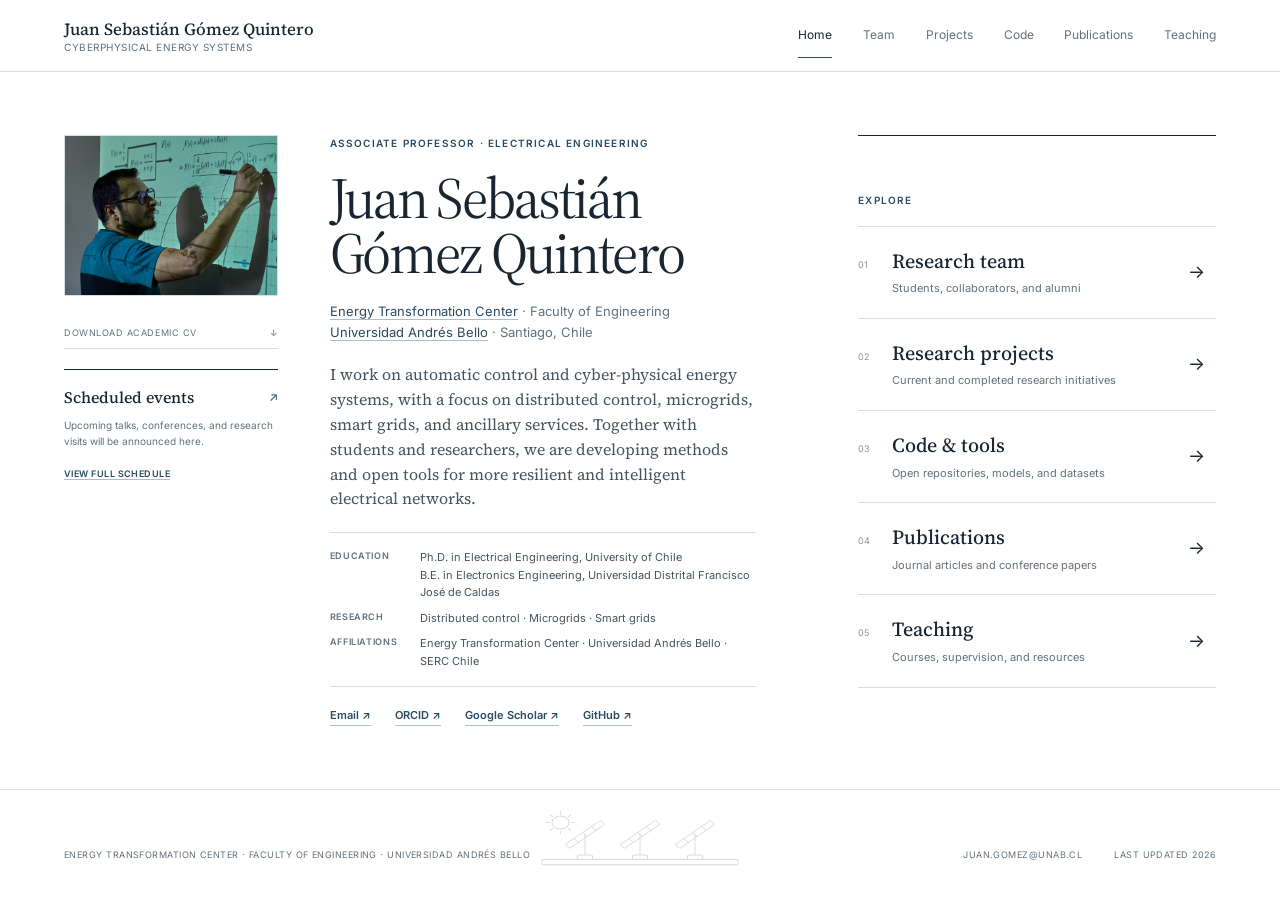
==== commit ce688bbe: "Link Energy Transformation Center to its site Co-Authored-By: Claude Sonnet 5 <noreply@anthropic.com" ====
--- a/index.html
+++ b/index.html
@@ -21,7 +21,7 @@
     <section class="profile" aria-labelledby="profile-name">
       <div class="profile-sidebar">
         <div class="portrait"><img src="photos/JGomez.png" alt="Juan Sebastián Gómez Quintero teaching control systems" width="699" height="482" fetchpriority="high"></div>
-        <a class="cv-download" href="downloads/Juan-Sebastian-Gomez-Quintero-CV.pdf" download>Download academic CV <span aria-hidden="true">↓</span></a>
+        <a class="cv-download" href="CV_pdf/CV_Jgomez.pdf" download>Download academic CV <span aria-hidden="true">↓</span></a>
         <section class="scheduled-events" aria-labelledby="events-title">
           <div class="events-heading"><h2 id="events-title">Scheduled events</h2><span aria-hidden="true">↗</span></div>
           <p class="events-empty">Upcoming talks, conferences, and research visits will be announced here.</p>
@@ -31,7 +31,7 @@
       <div class="profile-copy">
         <p class="overline">Associate Professor · Electrical Engineering</p>
         <h1 id="profile-name">Juan Sebastián<br>Gómez Quintero</h1>
-        <p class="affiliation">Energy Transformation Center · Faculty of Engineering<br><a href="https://www.unab.cl/" target="_blank" rel="noreferrer">Universidad Andrés Bello</a> · Santiago, Chile</p>
+        <p class="affiliation"><a href="https://cte.unab.cl/" target="_blank" rel="noreferrer">Energy Transformation Center</a> · Faculty of Engineering<br><a href="https://www.unab.cl/" target="_blank" rel="noreferrer">Universidad Andrés Bello</a> · Santiago, Chile</p>
         <p class="biography">I work on automatic control and cyber-physical energy systems, with a focus on distributed control, microgrids, smart grids, and ancillary services. Together with students and researchers, we are developing methods and open tools for more resilient and intelligent electrical networks.</p>
         <dl class="profile-facts">
           <div><dt>Education</dt><dd>Ph.D. in Electrical Engineering, University of Chile<br>B.E. in Electronics Engineering, Universidad Distrital Francisco José de Caldas</dd></div>
